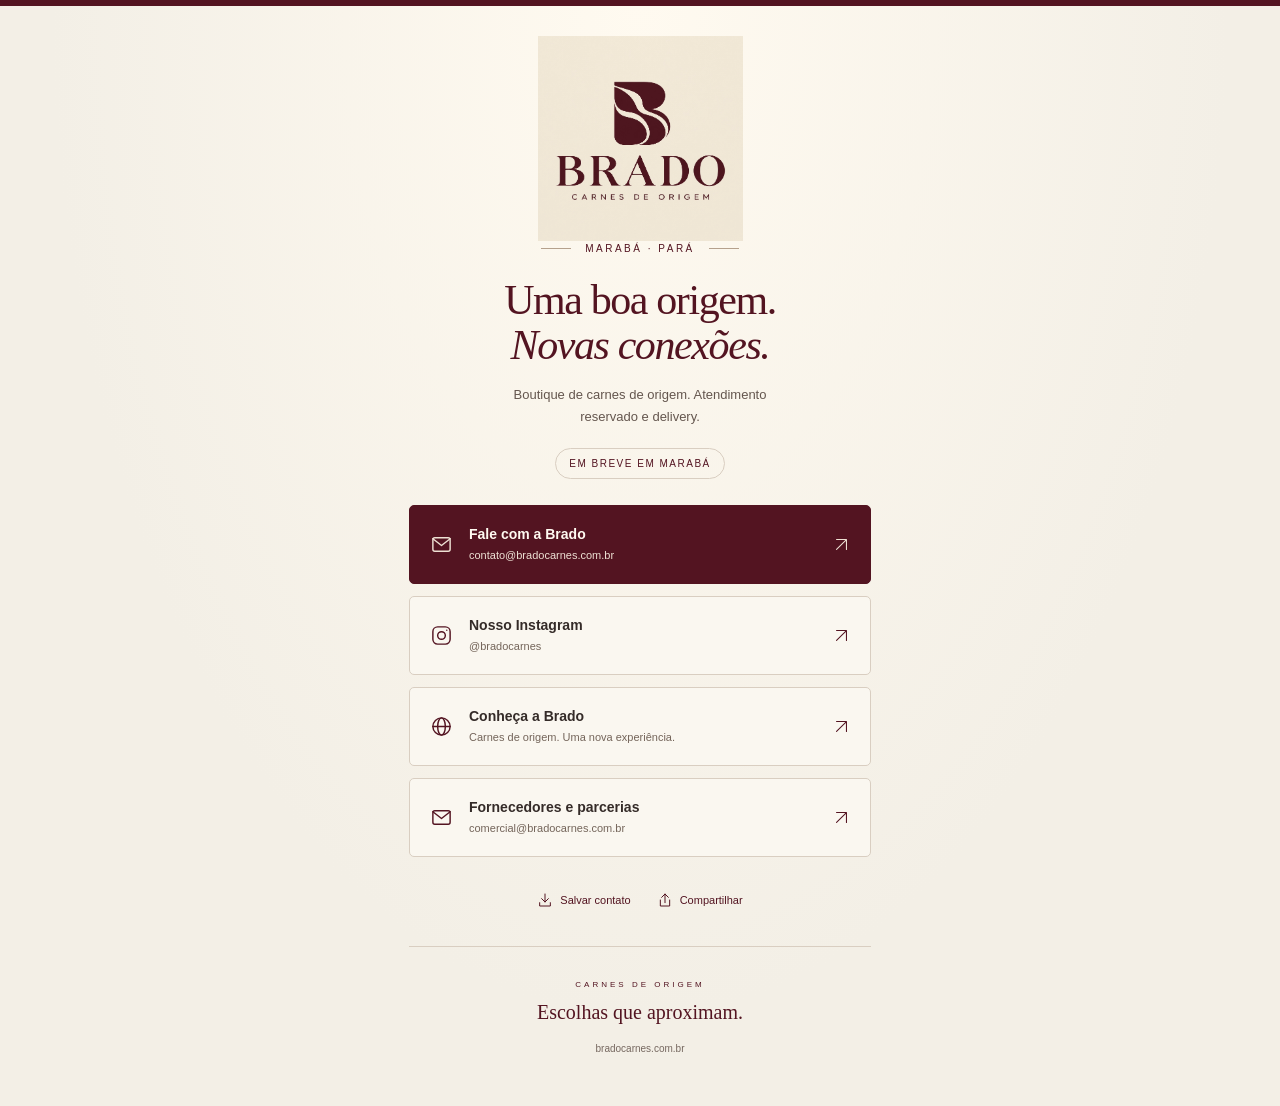
==== contatos/index.html @ 225cda47 "feat: add permanent Brado contact card and print-ready QR assets" ====
<!doctype html>
<html lang="pt-BR">
<head>
  <meta charset="utf-8">
  <meta name="viewport" content="width=device-width, initial-scale=1">
  <meta name="theme-color" content="#531421">
  <title>Contatos | BRADO — Carnes de Origem</title>
  <meta name="description" content="Os canais oficiais da BRADO Carnes de Origem, em Marabá. Entre em contato, acompanhe o Instagram e conheça nossa boutique.">
  <link rel="canonical" href="https://bradocarnes.com.br/contatos/">
  <meta property="og:title" content="BRADO — Carnes de Origem | Contatos">
  <meta property="og:description" content="Encontre os canais oficiais da Brado. Boutique de carnes de origem em Marabá.">
  <meta property="og:type" content="website">
  <meta property="og:url" content="https://bradocarnes.com.br/contatos/">
  <meta property="og:image" content="https://bradocarnes.com.br/brado-logo-oficial.jpg">
  <link rel="icon" href="/favicon.svg" type="image/svg+xml">
  <link rel="stylesheet" href="cartao.css">
  <script src="cartao.js" defer></script>
</head>
<body>
  <svg class="icon-library" xmlns="http://www.w3.org/2000/svg" aria-hidden="true"><defs>
    <symbol id="arrow" viewBox="0 0 24 24"><path d="M5 19 19 5M5 5h14v14"/></symbol>
    <symbol id="mail" viewBox="0 0 24 24"><rect x="3" y="5" width="18" height="14" rx="2"/><path d="m3 6 9 7 9-7"/></symbol>
    <symbol id="instagram" viewBox="0 0 24 24"><rect x="3" y="3" width="18" height="18" rx="5"/><circle cx="12" cy="12" r="4"/><path d="M17.5 6.5h.01"/></symbol>
    <symbol id="globe" viewBox="0 0 24 24"><circle cx="12" cy="12" r="9"/><ellipse cx="12" cy="12" rx="4" ry="9"/><path d="M3 12h18"/></symbol>
    <symbol id="pin" viewBox="0 0 24 24"><path d="M20 10c0 6-8 12-8 12S4 16 4 10a8 8 0 1 1 16 0Z"/><circle cx="12" cy="10" r="2.5"/></symbol>
    <symbol id="phone" viewBox="0 0 24 24"><path d="m6 3 4 5-3 3a17 17 0 0 0 6 6l3-3 5 4c-1 4-5 5-9 2S3 12 2 8s1-5 4-5Z"/></symbol>
    <symbol id="chat" viewBox="0 0 24 24"><path d="M21 11.5a9 9 0 0 1-13 8L3 21l1.5-5A9 9 0 1 1 21 11.5Z"/><path d="M8 9h8M8 13h5"/></symbol>
    <symbol id="save" viewBox="0 0 24 24"><path d="M12 3v12m-5-5 5 5 5-5M4 16v5h16v-5"/></symbol>
    <symbol id="share" viewBox="0 0 24 24"><path d="M12 16V3m-5 5 5-5 5 5M5 12v9h14v-9"/></symbol>
  </defs></svg>
  <main class="contact-card">
    <header class="identity">
      <a href="/" class="logo" aria-label="Conheça o site da Brado"><img src="/brado-logo-oficial.jpg" alt="BRADO — Carnes de Origem" width="1254" height="1254"></a>
      <div class="location"><span class="line"></span><span id="city">Marabá · Pará</span><span class="line"></span></div>
      <h1>Uma boa origem.<br><em>Novas conexões.</em></h1>
      <p id="description">Boutique de carnes de origem.<br>Atendimento reservado e delivery.</p>
      <p class="launch" id="notice">Em breve em Marabá</p>
    </header>
    <nav class="contact-links" aria-label="Canais oficiais da Brado">
      <a class="contact-link primary" id="whatsapp-link" hidden><svg aria-hidden="true"><use href="#chat"/></svg><span><strong>Fale pelo WhatsApp</strong><small>Atendimento da Brado</small></span><svg class="arrow" aria-hidden="true"><use href="#arrow"/></svg></a>
      <a class="contact-link primary" id="email-link" href="mailto:contato@bradocarnes.com.br"><svg aria-hidden="true"><use href="#mail"/></svg><span><strong>Fale com a Brado</strong><small id="email-label">contato@bradocarnes.com.br</small></span><svg class="arrow" aria-hidden="true"><use href="#arrow"/></svg></a>
      <a class="contact-link" id="instagram-link" href="https://www.instagram.com/bradocarnes/" target="_blank" rel="noopener noreferrer"><svg aria-hidden="true"><use href="#instagram"/></svg><span><strong>Nosso Instagram</strong><small id="instagram-label">@bradocarnes</small></span><svg class="arrow" aria-hidden="true"><use href="#arrow"/></svg></a>
      <a class="contact-link" href="/"><svg aria-hidden="true"><use href="#globe"/></svg><span><strong>Conheça a Brado</strong><small>Carnes de origem. Uma nova experiência.</small></span><svg class="arrow" aria-hidden="true"><use href="#arrow"/></svg></a>
      <a class="contact-link" id="phone-link" hidden><svg aria-hidden="true"><use href="#phone"/></svg><span><strong>Ligue para nós</strong><small id="phone-label"></small></span><svg class="arrow" aria-hidden="true"><use href="#arrow"/></svg></a>
      <a class="contact-link" id="map-link" target="_blank" rel="noopener noreferrer" hidden><svg aria-hidden="true"><use href="#pin"/></svg><span><strong>Como chegar</strong><small id="map-label"></small></span><svg class="arrow" aria-hidden="true"><use href="#arrow"/></svg></a>
      <a class="contact-link" id="commercial-link" href="mailto:comercial@bradocarnes.com.br"><svg aria-hidden="true"><use href="#mail"/></svg><span><strong>Fornecedores e parcerias</strong><small id="commercial-label">comercial@bradocarnes.com.br</small></span><svg class="arrow" aria-hidden="true"><use href="#arrow"/></svg></a>
    </nav>
    <section class="visit" id="visit" aria-label="Informações de atendimento" hidden><h2>Seu encontro com a origem.</h2><p id="address" hidden></p><p id="hours" hidden></p></section>
    <div class="utilities" id="utilities" hidden>
      <button type="button" id="save-contact"><svg aria-hidden="true"><use href="#save"/></svg>Salvar contato</button>
      <button type="button" id="share-contact"><svg aria-hidden="true"><use href="#share"/></svg>Compartilhar</button>
    </div>
    <p id="feedback" role="status" aria-live="polite"></p>
    <input id="copy-link" aria-label="Link para copiar" value="https://bradocarnes.com.br/contatos/" readonly hidden>
    <noscript><p class="noscript">Ative o JavaScript para consultar eventuais atualizações dos contatos. Os links de e-mail, Instagram e site acima continuam disponíveis.</p></noscript>
    <footer><span>CARNES DE ORIGEM</span><p>Escolhas que aproximam.</p><a href="/">bradocarnes.com.br</a></footer>
  </main>
</body>
</html>
---- contatos/cartao.css ----
:root{color-scheme:light;--wine:#531421;--ivory:#f3efe6;--ink:#342b28;--muted:#766860;--line:#d9cec1;--serif:"Iowan Old Style","Palatino Linotype",Georgia,serif;--sans:"Avenir Next",Avenir,"Segoe UI",Arial,sans-serif}
*{box-sizing:border-box}body{margin:0;background:var(--ivory);color:var(--ink);font-family:var(--sans);-webkit-font-smoothing:antialiased}body::before{content:"";position:absolute;top:0;left:0;right:0;height:6px;background:var(--wine)}a{color:inherit;text-decoration:none}button,input{font:inherit}button,a{touch-action:manipulation;-webkit-tap-highlight-color:transparent}button{cursor:pointer}a:focus-visible,button:focus-visible,input:focus-visible{outline:3px solid #a97135;outline-offset:5px}[hidden]{display:none!important}.icon-library{position:absolute;width:0;height:0;overflow:hidden}svg{width:23px;height:23px;fill:none;stroke:currentColor;stroke-width:1.5;stroke-linecap:round;stroke-linejoin:round;flex-shrink:0}.contact-card{max-width:510px;margin:0 auto;padding:26px 24px 36px}.identity{text-align:center}.logo{display:block;width:205px;height:205px;margin:0 auto 2px}.logo img{width:100%;height:100%;object-fit:contain;mix-blend-mode:multiply}.location{display:flex;align-items:center;justify-content:center;gap:14px;text-transform:uppercase;letter-spacing:2.5px;font-size:10px;color:var(--wine)}.line{height:1px;width:30px;background:#b5a18d}h1{font-family:var(--serif);font-weight:400;font-size:42px;line-height:1.08;letter-spacing:-1.4px;margin:24px 0 15px;color:var(--wine)}h1 em{font-weight:400}.identity>p{font-size:13px;line-height:1.7;max-width:310px;margin:0 auto;color:#64564e}.identity .launch{display:inline-block;border:1px solid var(--line);border-radius:30px;padding:6px 13px;margin:20px 0 26px;font-size:10px;color:var(--wine);text-transform:uppercase;letter-spacing:1.5px}.contact-links{display:grid;gap:11px}.contact-link{display:flex;align-items:center;gap:16px;padding:18px 20px;min-height:79px;border:1px solid var(--line);border-radius:5px;background:#faf7f0;transition:background .15s,border-color .15s}.contact-link>span{flex:1;min-width:0}.contact-link strong{display:block;font-size:14px;font-weight:600}.contact-link small{display:block;font-size:11px;color:#74655a;line-height:1.5;margin-top:5px;overflow-wrap:anywhere}.contact-link>svg{color:var(--wine)}.contact-link .arrow{width:17px;height:17px}.contact-link:hover{background:#eae2d6;border-color:#a98a75}.contact-link.primary{background:var(--wine);border-color:var(--wine);color:#fffaf1}.contact-link.primary small{color:#eee1d4}.contact-link.primary>svg{color:#eee1d4}.contact-link.primary:hover{background:#6e2331}.visit{padding:23px 2px 6px}.visit h2{font-family:var(--serif);font-size:22px;font-weight:400;color:var(--wine)}.visit p{font-size:13px;line-height:1.7;white-space:pre-line}.utilities{display:flex;justify-content:center;gap:26px;flex-wrap:wrap;padding:27px 0 0}.utilities button{display:flex;align-items:center;gap:7px;border:0;background:none;padding:8px 0;font-size:11px;color:var(--wine)}.utilities svg{width:16px;height:16px}#feedback{font-size:12px;text-align:center;line-height:1.6;color:var(--wine);margin:12px 0 0}#copy-link{width:100%;margin-top:10px;padding:12px;border:1px solid var(--line);background:#faf7f0;font-size:12px;border-radius:4px}.noscript{font-size:12px;line-height:1.6}footer{text-align:center;margin-top:30px;padding-top:26px;border-top:1px solid var(--line)}footer>span{font-size:8px;letter-spacing:3px;color:var(--wine)}footer p{font-family:var(--serif);font-size:20px;color:var(--wine);margin:10px 0 14px}footer a{font-size:10px;color:var(--muted)}@media(min-width:750px){body{background:radial-gradient(ellipse at 50% 0,#fffaf0 0,var(--ivory) 65%)}.contact-card{padding-top:36px;padding-bottom:50px}.contact-links{gap:12px}}@media(max-width:360px){.contact-card{padding-inline:18px}h1{font-size:37px}.contact-link{padding:16px;gap:12px}}@media(prefers-reduced-motion:reduce){*{transition:none!important}}
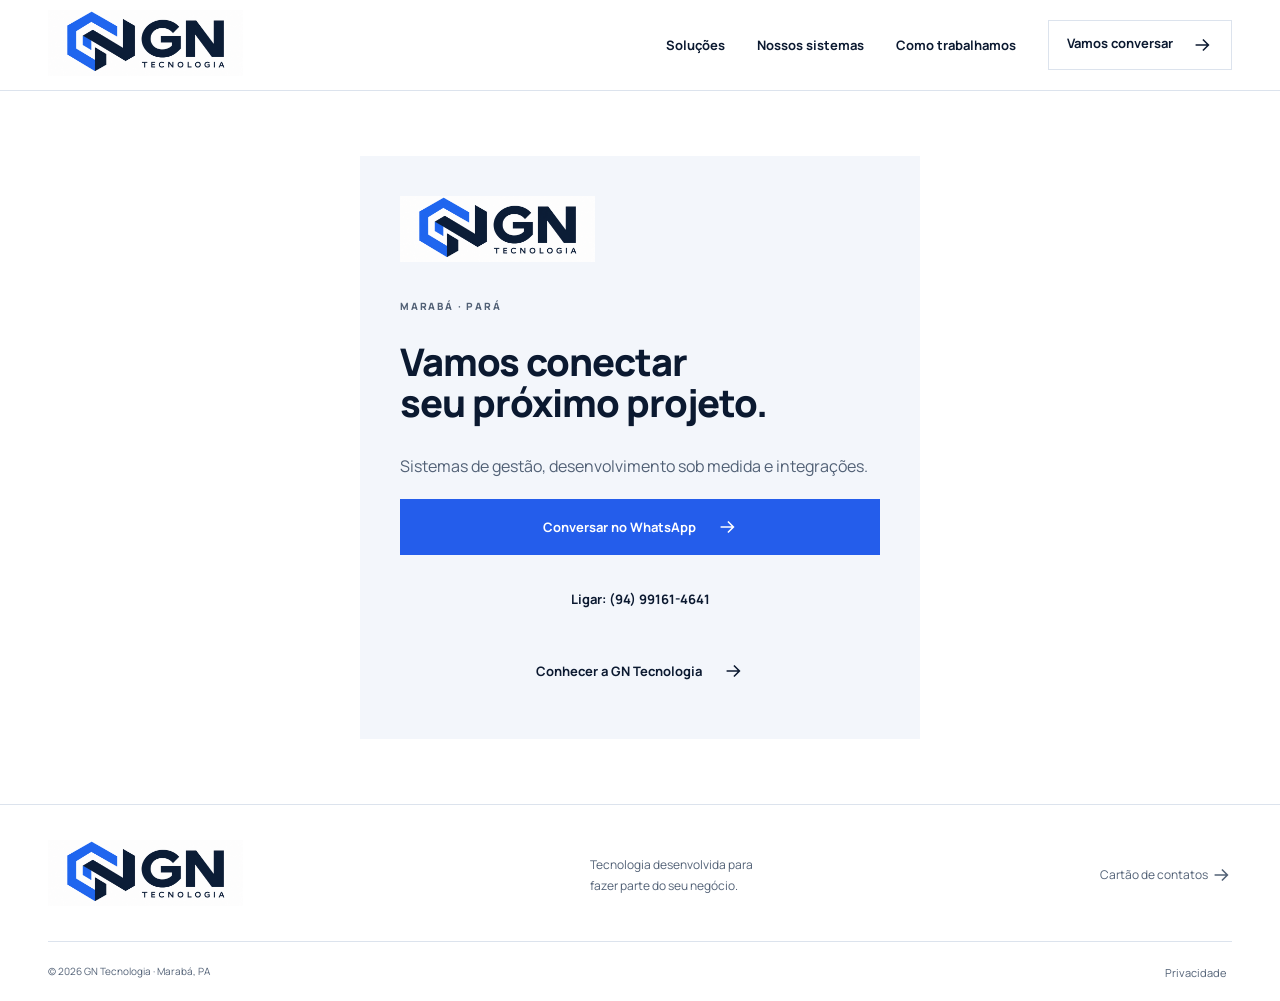
==== commit 9ca4016d: "Transforma site Brado em GN Tecnologia com nova identidade, serviços e contato" ====
--- a/contatos/index.html
+++ b/contatos/index.html
@@ -1,59 +1 @@
-<!doctype html>
-<html lang="pt-BR">
-<head>
-  <meta charset="utf-8">
-  <meta name="viewport" content="width=device-width, initial-scale=1">
-  <meta name="theme-color" content="#531421">
-  <title>Contatos | BRADO — Carnes de Origem</title>
-  <meta name="description" content="Os canais oficiais da BRADO Carnes de Origem, em Marabá. Entre em contato, acompanhe o Instagram e conheça nossa boutique.">
-  <link rel="canonical" href="https://bradocarnes.com.br/contatos/">
-  <meta property="og:title" content="BRADO — Carnes de Origem | Contatos">
-  <meta property="og:description" content="Encontre os canais oficiais da Brado. Boutique de carnes de origem em Marabá.">
-  <meta property="og:type" content="website">
-  <meta property="og:url" content="https://bradocarnes.com.br/contatos/">
-  <meta property="og:image" content="https://bradocarnes.com.br/brado-logo-oficial.jpg">
-  <link rel="icon" href="/favicon.svg" type="image/svg+xml">
-  <link rel="stylesheet" href="cartao.css">
-  <script src="cartao.js" defer></script>
-</head>
-<body>
-  <svg class="icon-library" xmlns="http://www.w3.org/2000/svg" aria-hidden="true"><defs>
-    <symbol id="arrow" viewBox="0 0 24 24"><path d="M5 19 19 5M5 5h14v14"/></symbol>
-    <symbol id="mail" viewBox="0 0 24 24"><rect x="3" y="5" width="18" height="14" rx="2"/><path d="m3 6 9 7 9-7"/></symbol>
-    <symbol id="instagram" viewBox="0 0 24 24"><rect x="3" y="3" width="18" height="18" rx="5"/><circle cx="12" cy="12" r="4"/><path d="M17.5 6.5h.01"/></symbol>
-    <symbol id="globe" viewBox="0 0 24 24"><circle cx="12" cy="12" r="9"/><ellipse cx="12" cy="12" rx="4" ry="9"/><path d="M3 12h18"/></symbol>
-    <symbol id="pin" viewBox="0 0 24 24"><path d="M20 10c0 6-8 12-8 12S4 16 4 10a8 8 0 1 1 16 0Z"/><circle cx="12" cy="10" r="2.5"/></symbol>
-    <symbol id="phone" viewBox="0 0 24 24"><path d="m6 3 4 5-3 3a17 17 0 0 0 6 6l3-3 5 4c-1 4-5 5-9 2S3 12 2 8s1-5 4-5Z"/></symbol>
-    <symbol id="chat" viewBox="0 0 24 24"><path d="M21 11.5a9 9 0 0 1-13 8L3 21l1.5-5A9 9 0 1 1 21 11.5Z"/><path d="M8 9h8M8 13h5"/></symbol>
-    <symbol id="save" viewBox="0 0 24 24"><path d="M12 3v12m-5-5 5 5 5-5M4 16v5h16v-5"/></symbol>
-    <symbol id="share" viewBox="0 0 24 24"><path d="M12 16V3m-5 5 5-5 5 5M5 12v9h14v-9"/></symbol>
-  </defs></svg>
-  <main class="contact-card">
-    <header class="identity">
-      <a href="/" class="logo" aria-label="Conheça o site da Brado"><img src="/brado-logo-oficial.jpg" alt="BRADO — Carnes de Origem" width="1254" height="1254"></a>
-      <div class="location"><span class="line"></span><span id="city">Marabá · Pará</span><span class="line"></span></div>
-      <h1>Uma boa origem.<br><em>Novas conexões.</em></h1>
-      <p id="description">Boutique de carnes de origem.<br>Atendimento reservado e delivery.</p>
-      <p class="launch" id="notice">Em breve em Marabá</p>
-    </header>
-    <nav class="contact-links" aria-label="Canais oficiais da Brado">
-      <a class="contact-link primary" id="whatsapp-link" hidden><svg aria-hidden="true"><use href="#chat"/></svg><span><strong>Fale pelo WhatsApp</strong><small>Atendimento da Brado</small></span><svg class="arrow" aria-hidden="true"><use href="#arrow"/></svg></a>
-      <a class="contact-link primary" id="email-link" href="mailto:contato@bradocarnes.com.br"><svg aria-hidden="true"><use href="#mail"/></svg><span><strong>Fale com a Brado</strong><small id="email-label">contato@bradocarnes.com.br</small></span><svg class="arrow" aria-hidden="true"><use href="#arrow"/></svg></a>
-      <a class="contact-link" id="instagram-link" href="https://www.instagram.com/bradocarnes/" target="_blank" rel="noopener noreferrer"><svg aria-hidden="true"><use href="#instagram"/></svg><span><strong>Nosso Instagram</strong><small id="instagram-label">@bradocarnes</small></span><svg class="arrow" aria-hidden="true"><use href="#arrow"/></svg></a>
-      <a class="contact-link" href="/"><svg aria-hidden="true"><use href="#globe"/></svg><span><strong>Conheça a Brado</strong><small>Carnes de origem. Uma nova experiência.</small></span><svg class="arrow" aria-hidden="true"><use href="#arrow"/></svg></a>
-      <a class="contact-link" id="phone-link" hidden><svg aria-hidden="true"><use href="#phone"/></svg><span><strong>Ligue para nós</strong><small id="phone-label"></small></span><svg class="arrow" aria-hidden="true"><use href="#arrow"/></svg></a>
-      <a class="contact-link" id="map-link" target="_blank" rel="noopener noreferrer" hidden><svg aria-hidden="true"><use href="#pin"/></svg><span><strong>Como chegar</strong><small id="map-label"></small></span><svg class="arrow" aria-hidden="true"><use href="#arrow"/></svg></a>
-      <a class="contact-link" id="commercial-link" href="mailto:comercial@bradocarnes.com.br"><svg aria-hidden="true"><use href="#mail"/></svg><span><strong>Fornecedores e parcerias</strong><small id="commercial-label">comercial@bradocarnes.com.br</small></span><svg class="arrow" aria-hidden="true"><use href="#arrow"/></svg></a>
-    </nav>
-    <section class="visit" id="visit" aria-label="Informações de atendimento" hidden><h2>Seu encontro com a origem.</h2><p id="address" hidden></p><p id="hours" hidden></p></section>
-    <div class="utilities" id="utilities" hidden>
-      <button type="button" id="save-contact"><svg aria-hidden="true"><use href="#save"/></svg>Salvar contato</button>
-      <button type="button" id="share-contact"><svg aria-hidden="true"><use href="#share"/></svg>Compartilhar</button>
-    </div>
-    <p id="feedback" role="status" aria-live="polite"></p>
-    <input id="copy-link" aria-label="Link para copiar" value="https://bradocarnes.com.br/contatos/" readonly hidden>
-    <noscript><p class="noscript">Ative o JavaScript para consultar eventuais atualizações dos contatos. Os links de e-mail, Instagram e site acima continuam disponíveis.</p></noscript>
-    <footer><span>CARNES DE ORIGEM</span><p>Escolhas que aproximam.</p><a href="/">bradocarnes.com.br</a></footer>
-  </main>
-</body>
-</html>
+<!doctype html><html lang="pt-BR"><head><meta charset="utf-8"><meta name="viewport" content="width=device-width, initial-scale=1"><meta name="theme-color" content="#0b1930"><title>GN Tecnologia | Sistemas para conectar sua operação</title><meta name="description" content="Desenvolvimento de sistemas, softwares de gestão e integrações. Conheça a GN Tecnologia, em Marabá, e converse sobre o seu projeto."><link rel="canonical" href="https://bradocarnes.com.br/contatos/"><meta property="og:title" content="GN Tecnologia — Sistemas para conectar sua operação"><meta property="og:description" content="Software de gestão, desenvolvimento sob medida e integrações. Da necessidade ao sistema."><meta property="og:type" content="website"><meta property="og:locale" content="pt_BR"><meta property="og:image" content="https://bradocarnes.com.br/gn-brand.png"><meta property="og:url" content="https://bradocarnes.com.br/"><link rel="icon" href="/favicon.svg" type="image/svg+xml"><link rel="stylesheet" href="/styles.css?v=gn1"><script defer src="/app.js?v=gn1"></script></head><body><a class="skip" href="#conteudo">Pular para conteúdo</a><header><div class="wrap nav"><a class="brand" href="/" aria-label="GN Tecnologia, início"><img src="/gn-logo.png" alt="GN Tecnologia" width="195" height="66"></a><button class="menu" aria-label="Abrir menu" aria-controls="navigation" aria-expanded="false">Menu <span>☰</span></button><nav id="navigation" aria-label="Menu principal"><a href="/#solucoes">Soluções</a><a href="/#sistemas">Nossos sistemas</a><a href="/#metodo">Como trabalhamos</a><a class="nav-cta" href="/#contato">Vamos conversar <svg viewBox="0 0 24 24" fill="none" stroke="currentColor" stroke-width="1.7" aria-hidden="true"><path d="M5 12h14m-6-6 6 6-6 6"/></svg></a></nav></div></header><main id="conteudo" class="contact-card"><a class="brand" href="/" aria-label="GN Tecnologia, início"><img src="/gn-logo.png" alt="GN Tecnologia" width="195" height="66"></a><p class="eyebrow">MARABÁ · PARÁ</p><h1>Vamos conectar<br>seu próximo projeto.</h1><p>Sistemas de gestão, desenvolvimento sob medida e integrações.</p><a class="button primary" href="https://wa.me/5594991614641?text=Ol%C3%A1%21%20Vim%20pelo%20cart%C3%A3o%20da%20GN%20Tecnologia.">Conversar no WhatsApp <svg viewBox="0 0 24 24" fill="none" stroke="currentColor" stroke-width="1.7" aria-hidden="true"><path d="M5 12h14m-6-6 6 6-6 6"/></svg></a><a class="button" href="tel:+5594991614641">Ligar: (94) 99161-4641</a><a class="button" href="/">Conhecer a GN Tecnologia <svg viewBox="0 0 24 24" fill="none" stroke="currentColor" stroke-width="1.7" aria-hidden="true"><path d="M5 12h14m-6-6 6 6-6 6"/></svg></a></main><footer><div class="wrap footer-top"><a class="brand" href="/" aria-label="GN Tecnologia, início"><img src="/gn-logo.png" alt="GN Tecnologia" width="195" height="66"></a><p>Tecnologia desenvolvida para<br>fazer parte do seu negócio.</p><a href="/contatos/">Cartão de contatos <svg viewBox="0 0 24 24" fill="none" stroke="currentColor" stroke-width="1.7" aria-hidden="true"><path d="M5 12h14m-6-6 6 6-6 6"/></svg></a></div><div class="wrap footer-base"><span>© 2026 GN Tecnologia · Marabá, PA</span><button data-privacy>Privacidade</button></div></footer><dialog id="privacy"><button class="close" aria-label="Fechar">×</button><p class="eyebrow">TRANSPARÊNCIA</p><h2>Privacidade</h2><p>Este site não utiliza ferramentas de publicidade ou análise de visitantes. As informações digitadas no formulário permanecem no navegador até você optar por abrir o WhatsApp; não há envio para um banco de dados deste site.</p><p>Ao continuar no WhatsApp ou acessar sites externos, aplicam-se as políticas desses serviços. O GitHub Pages, responsável pela hospedagem, pode registrar informações técnicas de acesso. Evite enviar senhas ou dados sensíveis no primeiro contato.</p><a href="https://docs.github.com/pt/site-policy/privacy-policies/github-general-privacy-statement" target="_blank" rel="noopener noreferrer">Política de privacidade do GitHub</a></dialog></body></html>
--- a/styles.css
+++ b/styles.css
@@ -0,0 +1,7 @@
+@import url('https://fonts.googleapis.com/css2?family=Manrope:wght@400;500;600;700;800&display=swap');
+:root{--navy:#0b1930;--blue:#245deb;--muted:#526176;--line:#dce3ed;--light:#f3f6fb}*{box-sizing:border-box}html{scroll-behavior:smooth;scroll-padding-top:100px}body{margin:0;color:var(--navy);background:white;font-family:Manrope,Arial,sans-serif;-webkit-font-smoothing:antialiased}a{color:inherit;text-decoration:none}button,input,select,textarea{font:inherit}button,a,input,select,textarea{-webkit-tap-highlight-color:transparent}a:focus-visible,button:focus-visible,input:focus-visible,textarea:focus-visible,select:focus-visible{outline:3px solid #4380ff;outline-offset:5px}svg{width:22px;height:22px;vertical-align:middle;flex-shrink:0}button{cursor:pointer}.wrap{width:min(1216px,calc(100% - 96px));margin:auto}.skip{position:absolute;left:15px;top:-60px;background:white;padding:15px;z-index:100}.skip:focus{top:5px}header{position:sticky;top:0;z-index:20;background:rgba(255,255,255,.97);border-bottom:1px solid var(--line)}.nav{display:flex;align-items:center;justify-content:space-between;height:90px}.brand{display:block;width:195px}.brand img{width:100%;height:66px;object-fit:cover}nav{display:flex;align-items:center;gap:32px;font-size:13px;font-weight:700}.nav-cta{padding:13px 18px;border:1px solid var(--line);display:flex;gap:18px}.menu{display:none}.hero{padding:76px 0 62px;overflow:hidden}.hero-grid{display:grid;grid-template-columns:1.12fr 1fr;gap:50px;align-items:center}.eyebrow{font-size:10px;letter-spacing:1.8px;font-weight:800;display:flex;align-items:center;gap:10px;margin:0 0 26px}.eyebrow i,.live-dot{width:7px;height:7px;background:var(--blue);border-radius:50%;display:inline-block}h1{font-size:clamp(44px,4.7vw,67px);line-height:1.09;letter-spacing:-3.2px;margin:0 0 28px;font-weight:800}h1 span,.contact h2 span{color:var(--blue)}.lead{font-size:16px;line-height:1.85;max-width:490px;color:var(--muted)}.actions{display:flex;flex-wrap:wrap;gap:23px;align-items:center;margin:32px 0}.button{display:inline-flex;align-items:center;justify-content:center;gap:20px;padding:17px 23px;border:0;font-size:13px;font-weight:700;transition:background .2s,transform .2s}.primary{background:var(--blue);color:white}.primary:hover{background:#1946bc;transform:translateY(-2px)}.text-link{display:inline-flex;gap:16px;align-items:center;font-size:13px;font-weight:800}.text-link:hover{color:var(--blue)}.hero-note{display:flex;gap:30px;border-top:1px solid var(--line);padding-top:24px;margin-top:36px;font-size:9px;letter-spacing:1px;font-weight:700;color:var(--muted)}.visual{height:470px;background:#0b1930;position:relative;overflow:hidden;border-radius:3px;color:white}.visual-grid{position:absolute;inset:0;background-image:linear-gradient(#ffffff07 1px,transparent 1px),linear-gradient(90deg,#ffffff07 1px,transparent 1px);background-size:40px 40px}.visual-label{position:absolute;top:26px;left:26px;font-size:9px;letter-spacing:1.4px;color:#a8bad2}.orbit{position:absolute;border:1px solid #4776bb55;border-radius:50%;left:50%;top:50%;transform:translate(-50%,-50%)}.o1{width:265px;height:265px}.o2{width:400px;height:400px}.core{position:absolute;left:50%;top:50%;transform:translate(-50%,-50%);width:130px;height:130px;background:#245deb;box-shadow:0 0 80px #245deb33;display:flex;flex-direction:column;align-items:center;justify-content:center;font-size:53px;font-weight:800;letter-spacing:-4px;border-radius:26px}.core span{font-size:8px;letter-spacing:2px}.node{position:absolute;background:#172a46;border:1px solid #39516f;padding:14px 16px;display:flex;gap:12px;align-items:center;font-size:12px;font-weight:600;box-shadow:0 10px 20px #0002}.node-symbol{font-size:10px;color:#87b0ff}.n1{left:26px;top:106px}.n2{right:21px;top:139px}.n3{left:21px;bottom:114px}.n4{right:27px;bottom:83px}.visual-bottom{position:absolute;bottom:26px;left:26px;font-size:8px;letter-spacing:1.6px;display:flex;align-items:center;gap:10px;color:#b8c7db}.principles{border-block:1px solid var(--line)}.principles .wrap{display:flex;justify-content:space-between;gap:20px;padding-block:25px;font-size:10px;letter-spacing:1px;font-weight:700;color:var(--muted)}.section{padding-top:100px;padding-bottom:100px}.section-heading{display:flex;align-items:flex-end;justify-content:space-between;gap:50px;margin-bottom:48px}h2{font-size:clamp(29px,3vw,41px);line-height:1.2;letter-spacing:-1.6px;margin:0;font-weight:800}.section-heading>p{width:330px;flex-shrink:0;color:var(--muted);font-size:14px;line-height:1.8;margin:0}.services{display:grid;grid-template-columns:repeat(4,1fr);border-top:1px solid var(--line)}.services article{padding:30px 25px 0 0}.services article+article{border-left:1px solid var(--line);padding-left:25px}.service-number{color:var(--blue);font-size:12px;font-weight:800}.services h3{font-size:20px;letter-spacing:-.6px;margin-top:35px;min-height:50px}.services p{font-size:13px;line-height:1.85;color:var(--muted);min-height:120px}.services a{font-size:11px;font-weight:800;display:flex;gap:12px;align-items:center}.products{background:var(--light)}.product{display:grid;grid-template-columns:1fr 1fr;background:white;margin-top:24px;min-height:320px}.product-art{padding:35px;display:flex;flex-direction:column;justify-content:space-between;overflow:hidden;position:relative}.north{background:#0b2345;color:white}.eco{background:#103e34;color:white}.product-top{font-size:9px;letter-spacing:1.3px;color:#cfdbec}.product-art strong{font-size:69px;font-weight:800;letter-spacing:-4px}.north strong span{color:#699dff}.eco strong span{color:#9ed6b0}.product-lines{display:flex;gap:18px;font-size:10px;border-top:1px solid #ffffff33;padding-top:20px}.product-copy{padding:44px}.product-copy .eyebrow{font-size:9px;color:var(--blue);margin-bottom:18px}.product-copy h3{font-size:25px;line-height:1.35;letter-spacing:-.7px;margin:0}.product-copy p:not(.eyebrow){font-size:14px;line-height:1.8;color:var(--muted);margin:20px 0}.reverse .product-art{order:2}.steps{list-style:none;padding:0;margin:0;display:grid;grid-template-columns:repeat(4,1fr);gap:35px}.steps li{border-top:2px solid var(--line);padding-top:20px}.steps li>span{font-size:11px;color:var(--blue);font-weight:800}.steps h3{font-size:21px}.steps p{font-size:13px;color:var(--muted);line-height:1.8}.about{background:var(--navy);color:white;padding:70px 0}.about-grid{display:grid;grid-template-columns:1fr 2fr;gap:40px}.about .eyebrow{color:#8fb3ff}.about-grid>div{display:grid;grid-template-columns:1.2fr 1fr;gap:45px;align-items:center}.about p:not(.eyebrow){font-size:14px;color:#b9c7db;line-height:1.9}.contact{display:grid;grid-template-columns:1fr 1fr;gap:100px}.contact>div>p:not(.eyebrow){color:var(--muted);font-size:14px;line-height:1.8;max-width:370px;margin:25px 0}.phone{font-size:24px;font-weight:700;display:flex;align-items:center;gap:20px;margin-top:35px}.small{font-size:11px!important;color:var(--muted);line-height:1.7}form{padding:30px;background:var(--light)}label{font-size:12px;font-weight:700;display:block;margin-bottom:9px}label span{font-weight:400;color:var(--muted)}input,select,textarea{border:1px solid #c6d0de;border-radius:0;background:white;color:var(--navy);width:100%;padding:13px 14px;margin:0 0 20px;font-size:14px}textarea{resize:vertical}form .button{width:100%}footer{border-top:1px solid var(--line);padding:35px 0 20px}.footer-top{display:flex;align-items:center;justify-content:space-between;gap:25px}.footer-top p,.footer-top>a:not(.brand){font-size:12px;color:var(--muted);line-height:1.8}.footer-base{border-top:1px solid var(--line);padding-top:22px;margin-top:30px;display:flex;justify-content:space-between;font-size:10px;color:var(--muted)}.footer-base button{border:0;background:none;font-size:11px;color:var(--muted)}dialog{border:1px solid var(--line);max-width:600px;width:calc(100% - 40px);padding:40px;color:var(--navy)}dialog::backdrop{background:#0b1930aa}dialog p{font-size:14px;line-height:1.8}dialog a{text-decoration:underline}.close{float:right;border:0;background:none;font-size:28px}.contact-card{max-width:560px;margin:65px auto;background:var(--light);padding:40px}.contact-card h1{font-size:38px;letter-spacing:-1px}.contact-card p{line-height:1.8;color:var(--muted)}.contact-card .button{display:flex;margin-top:18px}.contact-card .brand{margin-bottom:30px}
+@media(min-width:1500px){.hero{padding-block:95px}.visual{height:500px}}
+@media(max-width:1050px){.wrap{width:calc(100% - 48px)}nav{gap:20px;font-size:12px}.hero-grid{gap:28px}h1{letter-spacing:-2px}.visual{height:430px}.node{padding:10px;font-size:11px}.services{grid-template-columns:1fr 1fr;gap:30px}.services article+article{border-left:0;padding-left:0}.services p{min-height:70px}.contact{gap:50px}.about-grid>div{grid-template-columns:1fr}.about-grid{grid-template-columns:1fr 3fr}.section-heading>p{width:270px}}
+@media(max-width:760px){.wrap{width:calc(100% - 40px)}.nav{height:76px}.brand{width:160px}.brand img{height:56px}.menu{display:flex;align-items:center;gap:12px;border:0;background:white;font-size:12px;padding:12px}.menu span{font-size:20px}nav{display:none;position:absolute;left:0;right:0;top:76px;background:white;padding:24px;border-bottom:1px solid var(--line);align-items:stretch;gap:20px}nav.open{display:flex;flex-direction:column}.hero{padding:45px 0 35px}.hero-grid{grid-template-columns:1fr;gap:30px}h1{font-size:45px;line-height:1.1;letter-spacing:-2.2px}.lead{font-size:15px}.eyebrow{font-size:9px;letter-spacing:1.2px}.actions{gap:22px}.hero-note{font-size:8px;gap:20px}.visual{height:360px}.o1{width:230px;height:230px}.o2{width:340px;height:340px}.core{width:105px;height:105px;font-size:44px}.n1{top:82px;left:16px}.n2{top:115px;right:12px}.n3{bottom:100px;left:12px}.n4{bottom:65px;right:14px}.visual-label{font-size:8px}.principles .wrap{display:grid;grid-template-columns:1fr 1fr;gap:18px;font-size:8px;line-height:1.6}.section{padding-top:65px;padding-bottom:65px}.section-heading{display:block;margin-bottom:32px}.section-heading>p{width:auto;margin-top:20px}.services{gap:20px}.services article{padding:24px 0 0}.services h3{font-size:18px;min-height:45px;margin-top:20px}.services p{font-size:12px;min-height:110px}.services a{font-size:10px;line-height:1.6}.product{grid-template-columns:1fr}.product-art{min-height:265px;padding:25px}.product-copy{padding:28px}.reverse .product-art{order:0}.product-copy h3{font-size:23px}.steps{grid-template-columns:1fr 1fr;gap:25px}.about{padding:50px 0}.about-grid{grid-template-columns:1fr;gap:10px}.about-grid>div{gap:20px}.about-grid h2 br{display:none}.contact{grid-template-columns:1fr;gap:25px}.contact h2{font-size:38px}form{padding:23px}.footer-top{align-items:flex-start;flex-wrap:wrap}.footer-top p{margin:0}.footer-top>a:not(.brand){width:100%}.footer-base{font-size:9px}.contact-card{margin:30px 20px;padding:25px}dialog{padding:25px}}
+@media(prefers-reduced-motion:reduce){html{scroll-behavior:auto}*{transition:none!important}}
+@media(max-width:380px){h1{font-size:33px;letter-spacing:-1.6px}.services{grid-template-columns:1fr}.services h3,.services p{min-height:0}.services article{border-bottom:1px solid var(--line);padding-bottom:20px}.button{padding:16px;font-size:12px}.product-art strong{font-size:58px}.phone{font-size:21px}}
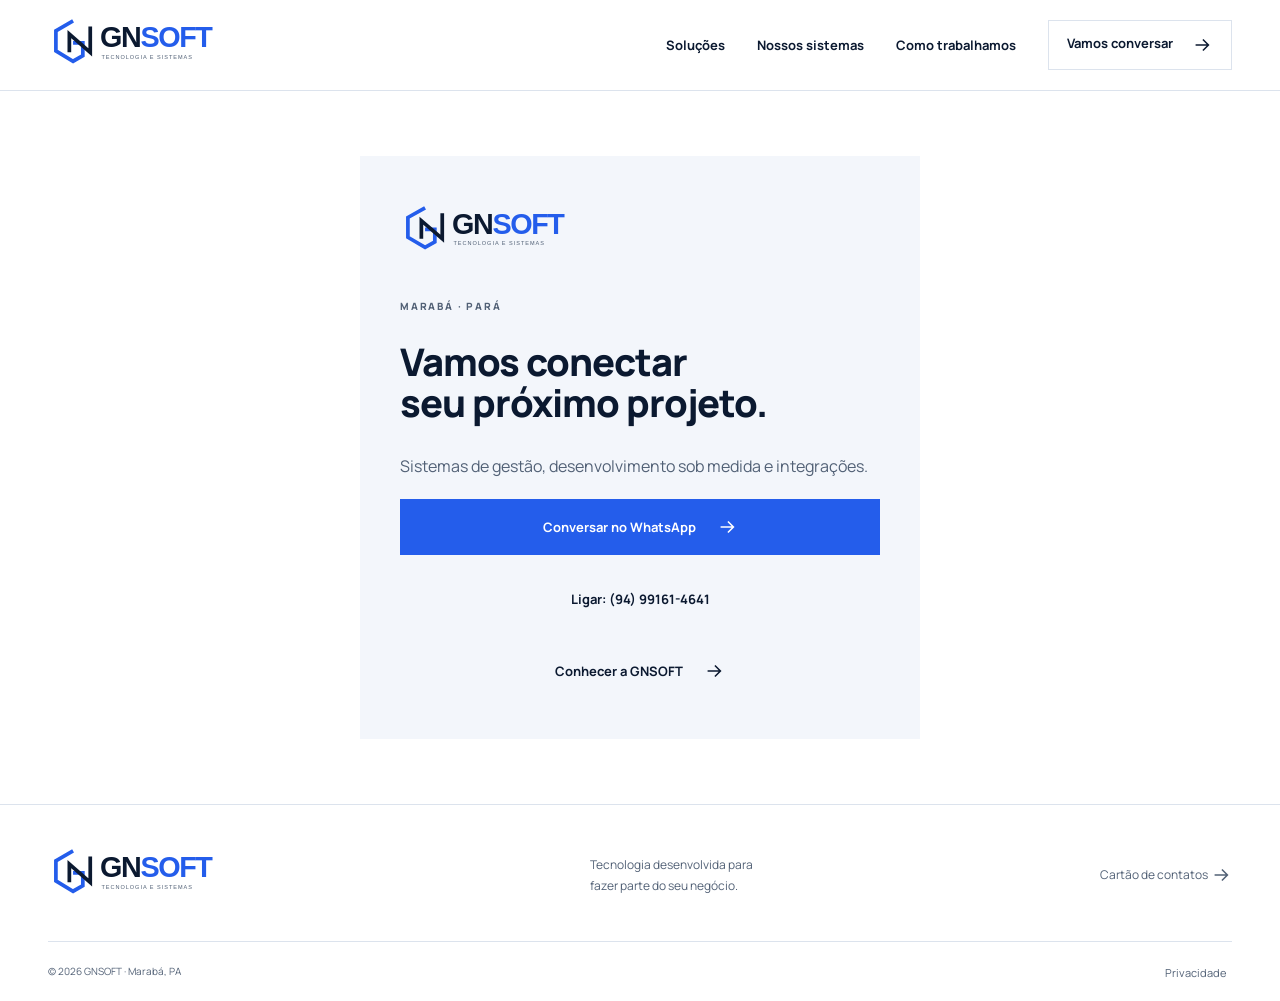
==== commit 8e88317a: "Atualiza nome fantasia para GNSOFT em site, marca e contatos" ====
--- a/contatos/index.html
+++ b/contatos/index.html
@@ -1 +1 @@
-<!doctype html><html lang="pt-BR"><head><meta charset="utf-8"><meta name="viewport" content="width=device-width, initial-scale=1"><meta name="theme-color" content="#0b1930"><title>GN Tecnologia | Sistemas para conectar sua operação</title><meta name="description" content="Desenvolvimento de sistemas, softwares de gestão e integrações. Conheça a GN Tecnologia, em Marabá, e converse sobre o seu projeto."><link rel="canonical" href="https://bradocarnes.com.br/contatos/"><meta property="og:title" content="GN Tecnologia — Sistemas para conectar sua operação"><meta property="og:description" content="Software de gestão, desenvolvimento sob medida e integrações. Da necessidade ao sistema."><meta property="og:type" content="website"><meta property="og:locale" content="pt_BR"><meta property="og:image" content="https://bradocarnes.com.br/gn-brand.png"><meta property="og:url" content="https://bradocarnes.com.br/"><link rel="icon" href="/favicon.svg" type="image/svg+xml"><link rel="stylesheet" href="/styles.css?v=gn1"><script defer src="/app.js?v=gn1"></script></head><body><a class="skip" href="#conteudo">Pular para conteúdo</a><header><div class="wrap nav"><a class="brand" href="/" aria-label="GN Tecnologia, início"><img src="/gn-logo.png" alt="GN Tecnologia" width="195" height="66"></a><button class="menu" aria-label="Abrir menu" aria-controls="navigation" aria-expanded="false">Menu <span>☰</span></button><nav id="navigation" aria-label="Menu principal"><a href="/#solucoes">Soluções</a><a href="/#sistemas">Nossos sistemas</a><a href="/#metodo">Como trabalhamos</a><a class="nav-cta" href="/#contato">Vamos conversar <svg viewBox="0 0 24 24" fill="none" stroke="currentColor" stroke-width="1.7" aria-hidden="true"><path d="M5 12h14m-6-6 6 6-6 6"/></svg></a></nav></div></header><main id="conteudo" class="contact-card"><a class="brand" href="/" aria-label="GN Tecnologia, início"><img src="/gn-logo.png" alt="GN Tecnologia" width="195" height="66"></a><p class="eyebrow">MARABÁ · PARÁ</p><h1>Vamos conectar<br>seu próximo projeto.</h1><p>Sistemas de gestão, desenvolvimento sob medida e integrações.</p><a class="button primary" href="https://wa.me/5594991614641?text=Ol%C3%A1%21%20Vim%20pelo%20cart%C3%A3o%20da%20GN%20Tecnologia.">Conversar no WhatsApp <svg viewBox="0 0 24 24" fill="none" stroke="currentColor" stroke-width="1.7" aria-hidden="true"><path d="M5 12h14m-6-6 6 6-6 6"/></svg></a><a class="button" href="tel:+5594991614641">Ligar: (94) 99161-4641</a><a class="button" href="/">Conhecer a GN Tecnologia <svg viewBox="0 0 24 24" fill="none" stroke="currentColor" stroke-width="1.7" aria-hidden="true"><path d="M5 12h14m-6-6 6 6-6 6"/></svg></a></main><footer><div class="wrap footer-top"><a class="brand" href="/" aria-label="GN Tecnologia, início"><img src="/gn-logo.png" alt="GN Tecnologia" width="195" height="66"></a><p>Tecnologia desenvolvida para<br>fazer parte do seu negócio.</p><a href="/contatos/">Cartão de contatos <svg viewBox="0 0 24 24" fill="none" stroke="currentColor" stroke-width="1.7" aria-hidden="true"><path d="M5 12h14m-6-6 6 6-6 6"/></svg></a></div><div class="wrap footer-base"><span>© 2026 GN Tecnologia · Marabá, PA</span><button data-privacy>Privacidade</button></div></footer><dialog id="privacy"><button class="close" aria-label="Fechar">×</button><p class="eyebrow">TRANSPARÊNCIA</p><h2>Privacidade</h2><p>Este site não utiliza ferramentas de publicidade ou análise de visitantes. As informações digitadas no formulário permanecem no navegador até você optar por abrir o WhatsApp; não há envio para um banco de dados deste site.</p><p>Ao continuar no WhatsApp ou acessar sites externos, aplicam-se as políticas desses serviços. O GitHub Pages, responsável pela hospedagem, pode registrar informações técnicas de acesso. Evite enviar senhas ou dados sensíveis no primeiro contato.</p><a href="https://docs.github.com/pt/site-policy/privacy-policies/github-general-privacy-statement" target="_blank" rel="noopener noreferrer">Política de privacidade do GitHub</a></dialog></body></html>+<!doctype html><html lang="pt-BR"><head><meta charset="utf-8"><meta name="viewport" content="width=device-width, initial-scale=1"><meta name="theme-color" content="#0b1930"><title>GNSOFT | Sistemas para conectar sua operação</title><meta name="description" content="Desenvolvimento de sistemas, softwares de gestão e integrações. Conheça a GNSOFT, em Marabá, e converse sobre o seu projeto."><link rel="canonical" href="https://bradocarnes.com.br/contatos/"><meta property="og:title" content="GNSOFT — Sistemas para conectar sua operação"><meta property="og:description" content="Software de gestão, desenvolvimento sob medida e integrações. Da necessidade ao sistema."><meta property="og:type" content="website"><meta property="og:locale" content="pt_BR"><meta property="og:url" content="https://bradocarnes.com.br/"><link rel="icon" href="/favicon.svg" type="image/svg+xml"><link rel="stylesheet" href="/styles.css?v=gnsoft2"><script defer src="/app.js?v=gnsoft2"></script></head><body><a class="skip" href="#conteudo">Pular para conteúdo</a><header><div class="wrap nav"><a class="brand" href="/" aria-label="GNSOFT, início"><img src="/gnsoft-logo.svg" alt="GNSOFT" width="195" height="66"></a><button class="menu" aria-label="Abrir menu" aria-controls="navigation" aria-expanded="false">Menu <span>☰</span></button><nav id="navigation" aria-label="Menu principal"><a href="/#solucoes">Soluções</a><a href="/#sistemas">Nossos sistemas</a><a href="/#metodo">Como trabalhamos</a><a class="nav-cta" href="/#contato">Vamos conversar <svg viewBox="0 0 24 24" fill="none" stroke="currentColor" stroke-width="1.7" aria-hidden="true"><path d="M5 12h14m-6-6 6 6-6 6"/></svg></a></nav></div></header><main id="conteudo" class="contact-card"><a class="brand" href="/" aria-label="GNSOFT, início"><img src="/gnsoft-logo.svg" alt="GNSOFT" width="195" height="66"></a><p class="eyebrow">MARABÁ · PARÁ</p><h1>Vamos conectar<br>seu próximo projeto.</h1><p>Sistemas de gestão, desenvolvimento sob medida e integrações.</p><a class="button primary" href="https://wa.me/5594991614641?text=Ol%C3%A1%21%20Vim%20pelo%20cart%C3%A3o%20da%20GNSOFT.">Conversar no WhatsApp <svg viewBox="0 0 24 24" fill="none" stroke="currentColor" stroke-width="1.7" aria-hidden="true"><path d="M5 12h14m-6-6 6 6-6 6"/></svg></a><a class="button" href="tel:+5594991614641">Ligar: (94) 99161-4641</a><a class="button" href="/">Conhecer a GNSOFT <svg viewBox="0 0 24 24" fill="none" stroke="currentColor" stroke-width="1.7" aria-hidden="true"><path d="M5 12h14m-6-6 6 6-6 6"/></svg></a></main><footer><div class="wrap footer-top"><a class="brand" href="/" aria-label="GNSOFT, início"><img src="/gnsoft-logo.svg" alt="GNSOFT" width="195" height="66"></a><p>Tecnologia desenvolvida para<br>fazer parte do seu negócio.</p><a href="/contatos/">Cartão de contatos <svg viewBox="0 0 24 24" fill="none" stroke="currentColor" stroke-width="1.7" aria-hidden="true"><path d="M5 12h14m-6-6 6 6-6 6"/></svg></a></div><div class="wrap footer-base"><span>© 2026 GNSOFT · Marabá, PA</span><button data-privacy>Privacidade</button></div></footer><dialog id="privacy"><button class="close" aria-label="Fechar">×</button><p class="eyebrow">TRANSPARÊNCIA</p><h2>Privacidade</h2><p>Este site não utiliza ferramentas de publicidade ou análise de visitantes. As informações digitadas no formulário permanecem no navegador até você optar por abrir o WhatsApp; não há envio para um banco de dados deste site.</p><p>Ao continuar no WhatsApp ou acessar sites externos, aplicam-se as políticas desses serviços. O GitHub Pages, responsável pela hospedagem, pode registrar informações técnicas de acesso. Evite enviar senhas ou dados sensíveis no primeiro contato.</p><a href="https://docs.github.com/pt/site-policy/privacy-policies/github-general-privacy-statement" target="_blank" rel="noopener noreferrer">Política de privacidade do GitHub</a></dialog></body></html>
--- a/styles.css
+++ b/styles.css
@@ -1,5 +1,5 @@
 @import url('https://fonts.googleapis.com/css2?family=Manrope:wght@400;500;600;700;800&display=swap');
-:root{--navy:#0b1930;--blue:#245deb;--muted:#526176;--line:#dce3ed;--light:#f3f6fb}*{box-sizing:border-box}html{scroll-behavior:smooth;scroll-padding-top:100px}body{margin:0;color:var(--navy);background:white;font-family:Manrope,Arial,sans-serif;-webkit-font-smoothing:antialiased}a{color:inherit;text-decoration:none}button,input,select,textarea{font:inherit}button,a,input,select,textarea{-webkit-tap-highlight-color:transparent}a:focus-visible,button:focus-visible,input:focus-visible,textarea:focus-visible,select:focus-visible{outline:3px solid #4380ff;outline-offset:5px}svg{width:22px;height:22px;vertical-align:middle;flex-shrink:0}button{cursor:pointer}.wrap{width:min(1216px,calc(100% - 96px));margin:auto}.skip{position:absolute;left:15px;top:-60px;background:white;padding:15px;z-index:100}.skip:focus{top:5px}header{position:sticky;top:0;z-index:20;background:rgba(255,255,255,.97);border-bottom:1px solid var(--line)}.nav{display:flex;align-items:center;justify-content:space-between;height:90px}.brand{display:block;width:195px}.brand img{width:100%;height:66px;object-fit:cover}nav{display:flex;align-items:center;gap:32px;font-size:13px;font-weight:700}.nav-cta{padding:13px 18px;border:1px solid var(--line);display:flex;gap:18px}.menu{display:none}.hero{padding:76px 0 62px;overflow:hidden}.hero-grid{display:grid;grid-template-columns:1.12fr 1fr;gap:50px;align-items:center}.eyebrow{font-size:10px;letter-spacing:1.8px;font-weight:800;display:flex;align-items:center;gap:10px;margin:0 0 26px}.eyebrow i,.live-dot{width:7px;height:7px;background:var(--blue);border-radius:50%;display:inline-block}h1{font-size:clamp(44px,4.7vw,67px);line-height:1.09;letter-spacing:-3.2px;margin:0 0 28px;font-weight:800}h1 span,.contact h2 span{color:var(--blue)}.lead{font-size:16px;line-height:1.85;max-width:490px;color:var(--muted)}.actions{display:flex;flex-wrap:wrap;gap:23px;align-items:center;margin:32px 0}.button{display:inline-flex;align-items:center;justify-content:center;gap:20px;padding:17px 23px;border:0;font-size:13px;font-weight:700;transition:background .2s,transform .2s}.primary{background:var(--blue);color:white}.primary:hover{background:#1946bc;transform:translateY(-2px)}.text-link{display:inline-flex;gap:16px;align-items:center;font-size:13px;font-weight:800}.text-link:hover{color:var(--blue)}.hero-note{display:flex;gap:30px;border-top:1px solid var(--line);padding-top:24px;margin-top:36px;font-size:9px;letter-spacing:1px;font-weight:700;color:var(--muted)}.visual{height:470px;background:#0b1930;position:relative;overflow:hidden;border-radius:3px;color:white}.visual-grid{position:absolute;inset:0;background-image:linear-gradient(#ffffff07 1px,transparent 1px),linear-gradient(90deg,#ffffff07 1px,transparent 1px);background-size:40px 40px}.visual-label{position:absolute;top:26px;left:26px;font-size:9px;letter-spacing:1.4px;color:#a8bad2}.orbit{position:absolute;border:1px solid #4776bb55;border-radius:50%;left:50%;top:50%;transform:translate(-50%,-50%)}.o1{width:265px;height:265px}.o2{width:400px;height:400px}.core{position:absolute;left:50%;top:50%;transform:translate(-50%,-50%);width:130px;height:130px;background:#245deb;box-shadow:0 0 80px #245deb33;display:flex;flex-direction:column;align-items:center;justify-content:center;font-size:53px;font-weight:800;letter-spacing:-4px;border-radius:26px}.core span{font-size:8px;letter-spacing:2px}.node{position:absolute;background:#172a46;border:1px solid #39516f;padding:14px 16px;display:flex;gap:12px;align-items:center;font-size:12px;font-weight:600;box-shadow:0 10px 20px #0002}.node-symbol{font-size:10px;color:#87b0ff}.n1{left:26px;top:106px}.n2{right:21px;top:139px}.n3{left:21px;bottom:114px}.n4{right:27px;bottom:83px}.visual-bottom{position:absolute;bottom:26px;left:26px;font-size:8px;letter-spacing:1.6px;display:flex;align-items:center;gap:10px;color:#b8c7db}.principles{border-block:1px solid var(--line)}.principles .wrap{display:flex;justify-content:space-between;gap:20px;padding-block:25px;font-size:10px;letter-spacing:1px;font-weight:700;color:var(--muted)}.section{padding-top:100px;padding-bottom:100px}.section-heading{display:flex;align-items:flex-end;justify-content:space-between;gap:50px;margin-bottom:48px}h2{font-size:clamp(29px,3vw,41px);line-height:1.2;letter-spacing:-1.6px;margin:0;font-weight:800}.section-heading>p{width:330px;flex-shrink:0;color:var(--muted);font-size:14px;line-height:1.8;margin:0}.services{display:grid;grid-template-columns:repeat(4,1fr);border-top:1px solid var(--line)}.services article{padding:30px 25px 0 0}.services article+article{border-left:1px solid var(--line);padding-left:25px}.service-number{color:var(--blue);font-size:12px;font-weight:800}.services h3{font-size:20px;letter-spacing:-.6px;margin-top:35px;min-height:50px}.services p{font-size:13px;line-height:1.85;color:var(--muted);min-height:120px}.services a{font-size:11px;font-weight:800;display:flex;gap:12px;align-items:center}.products{background:var(--light)}.product{display:grid;grid-template-columns:1fr 1fr;background:white;margin-top:24px;min-height:320px}.product-art{padding:35px;display:flex;flex-direction:column;justify-content:space-between;overflow:hidden;position:relative}.north{background:#0b2345;color:white}.eco{background:#103e34;color:white}.product-top{font-size:9px;letter-spacing:1.3px;color:#cfdbec}.product-art strong{font-size:69px;font-weight:800;letter-spacing:-4px}.north strong span{color:#699dff}.eco strong span{color:#9ed6b0}.product-lines{display:flex;gap:18px;font-size:10px;border-top:1px solid #ffffff33;padding-top:20px}.product-copy{padding:44px}.product-copy .eyebrow{font-size:9px;color:var(--blue);margin-bottom:18px}.product-copy h3{font-size:25px;line-height:1.35;letter-spacing:-.7px;margin:0}.product-copy p:not(.eyebrow){font-size:14px;line-height:1.8;color:var(--muted);margin:20px 0}.reverse .product-art{order:2}.steps{list-style:none;padding:0;margin:0;display:grid;grid-template-columns:repeat(4,1fr);gap:35px}.steps li{border-top:2px solid var(--line);padding-top:20px}.steps li>span{font-size:11px;color:var(--blue);font-weight:800}.steps h3{font-size:21px}.steps p{font-size:13px;color:var(--muted);line-height:1.8}.about{background:var(--navy);color:white;padding:70px 0}.about-grid{display:grid;grid-template-columns:1fr 2fr;gap:40px}.about .eyebrow{color:#8fb3ff}.about-grid>div{display:grid;grid-template-columns:1.2fr 1fr;gap:45px;align-items:center}.about p:not(.eyebrow){font-size:14px;color:#b9c7db;line-height:1.9}.contact{display:grid;grid-template-columns:1fr 1fr;gap:100px}.contact>div>p:not(.eyebrow){color:var(--muted);font-size:14px;line-height:1.8;max-width:370px;margin:25px 0}.phone{font-size:24px;font-weight:700;display:flex;align-items:center;gap:20px;margin-top:35px}.small{font-size:11px!important;color:var(--muted);line-height:1.7}form{padding:30px;background:var(--light)}label{font-size:12px;font-weight:700;display:block;margin-bottom:9px}label span{font-weight:400;color:var(--muted)}input,select,textarea{border:1px solid #c6d0de;border-radius:0;background:white;color:var(--navy);width:100%;padding:13px 14px;margin:0 0 20px;font-size:14px}textarea{resize:vertical}form .button{width:100%}footer{border-top:1px solid var(--line);padding:35px 0 20px}.footer-top{display:flex;align-items:center;justify-content:space-between;gap:25px}.footer-top p,.footer-top>a:not(.brand){font-size:12px;color:var(--muted);line-height:1.8}.footer-base{border-top:1px solid var(--line);padding-top:22px;margin-top:30px;display:flex;justify-content:space-between;font-size:10px;color:var(--muted)}.footer-base button{border:0;background:none;font-size:11px;color:var(--muted)}dialog{border:1px solid var(--line);max-width:600px;width:calc(100% - 40px);padding:40px;color:var(--navy)}dialog::backdrop{background:#0b1930aa}dialog p{font-size:14px;line-height:1.8}dialog a{text-decoration:underline}.close{float:right;border:0;background:none;font-size:28px}.contact-card{max-width:560px;margin:65px auto;background:var(--light);padding:40px}.contact-card h1{font-size:38px;letter-spacing:-1px}.contact-card p{line-height:1.8;color:var(--muted)}.contact-card .button{display:flex;margin-top:18px}.contact-card .brand{margin-bottom:30px}
+:root{--navy:#0b1930;--blue:#245deb;--muted:#526176;--line:#dce3ed;--light:#f3f6fb}*{box-sizing:border-box}html{scroll-behavior:smooth;scroll-padding-top:100px}body{margin:0;color:var(--navy);background:white;font-family:Manrope,Arial,sans-serif;-webkit-font-smoothing:antialiased}a{color:inherit;text-decoration:none}button,input,select,textarea{font:inherit}button,a,input,select,textarea{-webkit-tap-highlight-color:transparent}a:focus-visible,button:focus-visible,input:focus-visible,textarea:focus-visible,select:focus-visible{outline:3px solid #4380ff;outline-offset:5px}svg{width:22px;height:22px;vertical-align:middle;flex-shrink:0}button{cursor:pointer}.wrap{width:min(1216px,calc(100% - 96px));margin:auto}.skip{position:absolute;left:15px;top:-60px;background:white;padding:15px;z-index:100}.skip:focus{top:5px}header{position:sticky;top:0;z-index:20;background:rgba(255,255,255,.97);border-bottom:1px solid var(--line)}.nav{display:flex;align-items:center;justify-content:space-between;height:90px}.brand{display:block;width:195px}.brand img{width:100%;height:66px;object-fit:contain}nav{display:flex;align-items:center;gap:32px;font-size:13px;font-weight:700}.nav-cta{padding:13px 18px;border:1px solid var(--line);display:flex;gap:18px}.menu{display:none}.hero{padding:76px 0 62px;overflow:hidden}.hero-grid{display:grid;grid-template-columns:1.12fr 1fr;gap:50px;align-items:center}.eyebrow{font-size:10px;letter-spacing:1.8px;font-weight:800;display:flex;align-items:center;gap:10px;margin:0 0 26px}.eyebrow i,.live-dot{width:7px;height:7px;background:var(--blue);border-radius:50%;display:inline-block}h1{font-size:clamp(44px,4.7vw,67px);line-height:1.09;letter-spacing:-3.2px;margin:0 0 28px;font-weight:800}h1 span,.contact h2 span{color:var(--blue)}.lead{font-size:16px;line-height:1.85;max-width:490px;color:var(--muted)}.actions{display:flex;flex-wrap:wrap;gap:23px;align-items:center;margin:32px 0}.button{display:inline-flex;align-items:center;justify-content:center;gap:20px;padding:17px 23px;border:0;font-size:13px;font-weight:700;transition:background .2s,transform .2s}.primary{background:var(--blue);color:white}.primary:hover{background:#1946bc;transform:translateY(-2px)}.text-link{display:inline-flex;gap:16px;align-items:center;font-size:13px;font-weight:800}.text-link:hover{color:var(--blue)}.hero-note{display:flex;gap:30px;border-top:1px solid var(--line);padding-top:24px;margin-top:36px;font-size:9px;letter-spacing:1px;font-weight:700;color:var(--muted)}.visual{height:470px;background:#0b1930;position:relative;overflow:hidden;border-radius:3px;color:white}.visual-grid{position:absolute;inset:0;background-image:linear-gradient(#ffffff07 1px,transparent 1px),linear-gradient(90deg,#ffffff07 1px,transparent 1px);background-size:40px 40px}.visual-label{position:absolute;top:26px;left:26px;font-size:9px;letter-spacing:1.4px;color:#a8bad2}.orbit{position:absolute;border:1px solid #4776bb55;border-radius:50%;left:50%;top:50%;transform:translate(-50%,-50%)}.o1{width:265px;height:265px}.o2{width:400px;height:400px}.core{position:absolute;left:50%;top:50%;transform:translate(-50%,-50%);width:130px;height:130px;background:#245deb;box-shadow:0 0 80px #245deb33;display:flex;flex-direction:column;align-items:center;justify-content:center;font-size:53px;font-weight:800;letter-spacing:-4px;border-radius:26px}.core span{font-size:8px;letter-spacing:2px}.node{position:absolute;background:#172a46;border:1px solid #39516f;padding:14px 16px;display:flex;gap:12px;align-items:center;font-size:12px;font-weight:600;box-shadow:0 10px 20px #0002}.node-symbol{font-size:10px;color:#87b0ff}.n1{left:26px;top:106px}.n2{right:21px;top:139px}.n3{left:21px;bottom:114px}.n4{right:27px;bottom:83px}.visual-bottom{position:absolute;bottom:26px;left:26px;font-size:8px;letter-spacing:1.6px;display:flex;align-items:center;gap:10px;color:#b8c7db}.principles{border-block:1px solid var(--line)}.principles .wrap{display:flex;justify-content:space-between;gap:20px;padding-block:25px;font-size:10px;letter-spacing:1px;font-weight:700;color:var(--muted)}.section{padding-top:100px;padding-bottom:100px}.section-heading{display:flex;align-items:flex-end;justify-content:space-between;gap:50px;margin-bottom:48px}h2{font-size:clamp(29px,3vw,41px);line-height:1.2;letter-spacing:-1.6px;margin:0;font-weight:800}.section-heading>p{width:330px;flex-shrink:0;color:var(--muted);font-size:14px;line-height:1.8;margin:0}.services{display:grid;grid-template-columns:repeat(4,1fr);border-top:1px solid var(--line)}.services article{padding:30px 25px 0 0}.services article+article{border-left:1px solid var(--line);padding-left:25px}.service-number{color:var(--blue);font-size:12px;font-weight:800}.services h3{font-size:20px;letter-spacing:-.6px;margin-top:35px;min-height:50px}.services p{font-size:13px;line-height:1.85;color:var(--muted);min-height:120px}.services a{font-size:11px;font-weight:800;display:flex;gap:12px;align-items:center}.products{background:var(--light)}.product{display:grid;grid-template-columns:1fr 1fr;background:white;margin-top:24px;min-height:320px}.product-art{padding:35px;display:flex;flex-direction:column;justify-content:space-between;overflow:hidden;position:relative}.north{background:#0b2345;color:white}.eco{background:#103e34;color:white}.product-top{font-size:9px;letter-spacing:1.3px;color:#cfdbec}.product-art strong{font-size:69px;font-weight:800;letter-spacing:-4px}.north strong span{color:#699dff}.eco strong span{color:#9ed6b0}.product-lines{display:flex;gap:18px;font-size:10px;border-top:1px solid #ffffff33;padding-top:20px}.product-copy{padding:44px}.product-copy .eyebrow{font-size:9px;color:var(--blue);margin-bottom:18px}.product-copy h3{font-size:25px;line-height:1.35;letter-spacing:-.7px;margin:0}.product-copy p:not(.eyebrow){font-size:14px;line-height:1.8;color:var(--muted);margin:20px 0}.reverse .product-art{order:2}.steps{list-style:none;padding:0;margin:0;display:grid;grid-template-columns:repeat(4,1fr);gap:35px}.steps li{border-top:2px solid var(--line);padding-top:20px}.steps li>span{font-size:11px;color:var(--blue);font-weight:800}.steps h3{font-size:21px}.steps p{font-size:13px;color:var(--muted);line-height:1.8}.about{background:var(--navy);color:white;padding:70px 0}.about-grid{display:grid;grid-template-columns:1fr 2fr;gap:40px}.about .eyebrow{color:#8fb3ff}.about-grid>div{display:grid;grid-template-columns:1.2fr 1fr;gap:45px;align-items:center}.about p:not(.eyebrow){font-size:14px;color:#b9c7db;line-height:1.9}.contact{display:grid;grid-template-columns:1fr 1fr;gap:100px}.contact>div>p:not(.eyebrow){color:var(--muted);font-size:14px;line-height:1.8;max-width:370px;margin:25px 0}.phone{font-size:24px;font-weight:700;display:flex;align-items:center;gap:20px;margin-top:35px}.small{font-size:11px!important;color:var(--muted);line-height:1.7}form{padding:30px;background:var(--light)}label{font-size:12px;font-weight:700;display:block;margin-bottom:9px}label span{font-weight:400;color:var(--muted)}input,select,textarea{border:1px solid #c6d0de;border-radius:0;background:white;color:var(--navy);width:100%;padding:13px 14px;margin:0 0 20px;font-size:14px}textarea{resize:vertical}form .button{width:100%}footer{border-top:1px solid var(--line);padding:35px 0 20px}.footer-top{display:flex;align-items:center;justify-content:space-between;gap:25px}.footer-top p,.footer-top>a:not(.brand){font-size:12px;color:var(--muted);line-height:1.8}.footer-base{border-top:1px solid var(--line);padding-top:22px;margin-top:30px;display:flex;justify-content:space-between;font-size:10px;color:var(--muted)}.footer-base button{border:0;background:none;font-size:11px;color:var(--muted)}dialog{border:1px solid var(--line);max-width:600px;width:calc(100% - 40px);padding:40px;color:var(--navy)}dialog::backdrop{background:#0b1930aa}dialog p{font-size:14px;line-height:1.8}dialog a{text-decoration:underline}.close{float:right;border:0;background:none;font-size:28px}.contact-card{max-width:560px;margin:65px auto;background:var(--light);padding:40px}.contact-card h1{font-size:38px;letter-spacing:-1px}.contact-card p{line-height:1.8;color:var(--muted)}.contact-card .button{display:flex;margin-top:18px}.contact-card .brand{margin-bottom:30px}
 @media(min-width:1500px){.hero{padding-block:95px}.visual{height:500px}}
 @media(max-width:1050px){.wrap{width:calc(100% - 48px)}nav{gap:20px;font-size:12px}.hero-grid{gap:28px}h1{letter-spacing:-2px}.visual{height:430px}.node{padding:10px;font-size:11px}.services{grid-template-columns:1fr 1fr;gap:30px}.services article+article{border-left:0;padding-left:0}.services p{min-height:70px}.contact{gap:50px}.about-grid>div{grid-template-columns:1fr}.about-grid{grid-template-columns:1fr 3fr}.section-heading>p{width:270px}}
 @media(max-width:760px){.wrap{width:calc(100% - 40px)}.nav{height:76px}.brand{width:160px}.brand img{height:56px}.menu{display:flex;align-items:center;gap:12px;border:0;background:white;font-size:12px;padding:12px}.menu span{font-size:20px}nav{display:none;position:absolute;left:0;right:0;top:76px;background:white;padding:24px;border-bottom:1px solid var(--line);align-items:stretch;gap:20px}nav.open{display:flex;flex-direction:column}.hero{padding:45px 0 35px}.hero-grid{grid-template-columns:1fr;gap:30px}h1{font-size:45px;line-height:1.1;letter-spacing:-2.2px}.lead{font-size:15px}.eyebrow{font-size:9px;letter-spacing:1.2px}.actions{gap:22px}.hero-note{font-size:8px;gap:20px}.visual{height:360px}.o1{width:230px;height:230px}.o2{width:340px;height:340px}.core{width:105px;height:105px;font-size:44px}.n1{top:82px;left:16px}.n2{top:115px;right:12px}.n3{bottom:100px;left:12px}.n4{bottom:65px;right:14px}.visual-label{font-size:8px}.principles .wrap{display:grid;grid-template-columns:1fr 1fr;gap:18px;font-size:8px;line-height:1.6}.section{padding-top:65px;padding-bottom:65px}.section-heading{display:block;margin-bottom:32px}.section-heading>p{width:auto;margin-top:20px}.services{gap:20px}.services article{padding:24px 0 0}.services h3{font-size:18px;min-height:45px;margin-top:20px}.services p{font-size:12px;min-height:110px}.services a{font-size:10px;line-height:1.6}.product{grid-template-columns:1fr}.product-art{min-height:265px;padding:25px}.product-copy{padding:28px}.reverse .product-art{order:0}.product-copy h3{font-size:23px}.steps{grid-template-columns:1fr 1fr;gap:25px}.about{padding:50px 0}.about-grid{grid-template-columns:1fr;gap:10px}.about-grid>div{gap:20px}.about-grid h2 br{display:none}.contact{grid-template-columns:1fr;gap:25px}.contact h2{font-size:38px}form{padding:23px}.footer-top{align-items:flex-start;flex-wrap:wrap}.footer-top p{margin:0}.footer-top>a:not(.brand){width:100%}.footer-base{font-size:9px}.contact-card{margin:30px 20px;padding:25px}dialog{padding:25px}}
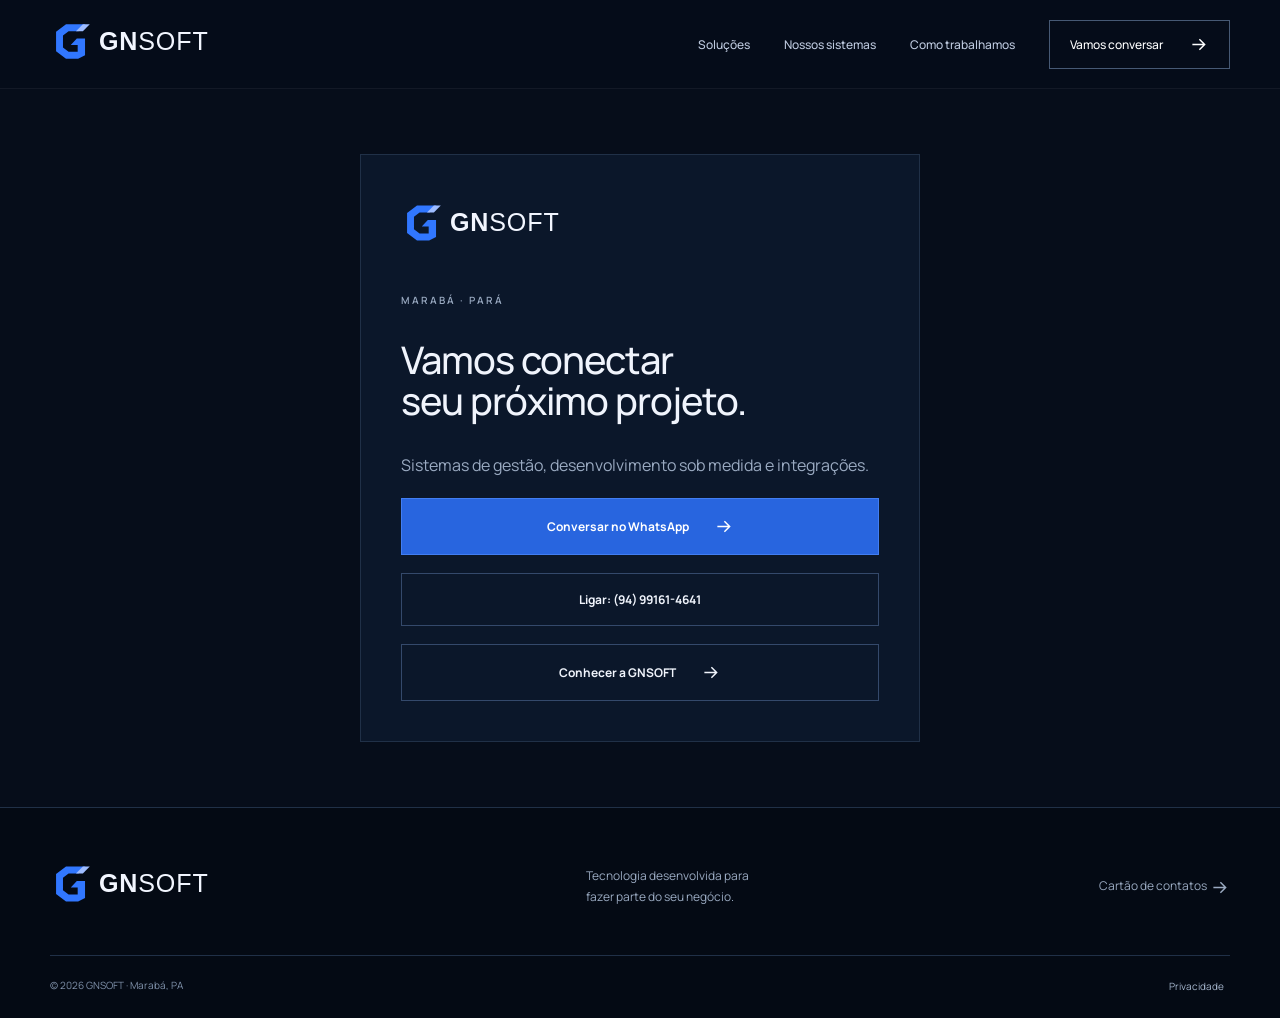
==== commit 68fb4bcc: "Redesenha GNSOFT com identidade premium em azul-marinho e nova marca" ====
--- a/contatos/index.html
+++ b/contatos/index.html
@@ -1 +1 @@
-<!doctype html><html lang="pt-BR"><head><meta charset="utf-8"><meta name="viewport" content="width=device-width, initial-scale=1"><meta name="theme-color" content="#0b1930"><title>GNSOFT | Sistemas para conectar sua operação</title><meta name="description" content="Desenvolvimento de sistemas, softwares de gestão e integrações. Conheça a GNSOFT, em Marabá, e converse sobre o seu projeto."><link rel="canonical" href="https://bradocarnes.com.br/contatos/"><meta property="og:title" content="GNSOFT — Sistemas para conectar sua operação"><meta property="og:description" content="Software de gestão, desenvolvimento sob medida e integrações. Da necessidade ao sistema."><meta property="og:type" content="website"><meta property="og:locale" content="pt_BR"><meta property="og:url" content="https://bradocarnes.com.br/"><link rel="icon" href="/favicon.svg" type="image/svg+xml"><link rel="stylesheet" href="/styles.css?v=gnsoft2"><script defer src="/app.js?v=gnsoft2"></script></head><body><a class="skip" href="#conteudo">Pular para conteúdo</a><header><div class="wrap nav"><a class="brand" href="/" aria-label="GNSOFT, início"><img src="/gnsoft-logo.svg" alt="GNSOFT" width="195" height="66"></a><button class="menu" aria-label="Abrir menu" aria-controls="navigation" aria-expanded="false">Menu <span>☰</span></button><nav id="navigation" aria-label="Menu principal"><a href="/#solucoes">Soluções</a><a href="/#sistemas">Nossos sistemas</a><a href="/#metodo">Como trabalhamos</a><a class="nav-cta" href="/#contato">Vamos conversar <svg viewBox="0 0 24 24" fill="none" stroke="currentColor" stroke-width="1.7" aria-hidden="true"><path d="M5 12h14m-6-6 6 6-6 6"/></svg></a></nav></div></header><main id="conteudo" class="contact-card"><a class="brand" href="/" aria-label="GNSOFT, início"><img src="/gnsoft-logo.svg" alt="GNSOFT" width="195" height="66"></a><p class="eyebrow">MARABÁ · PARÁ</p><h1>Vamos conectar<br>seu próximo projeto.</h1><p>Sistemas de gestão, desenvolvimento sob medida e integrações.</p><a class="button primary" href="https://wa.me/5594991614641?text=Ol%C3%A1%21%20Vim%20pelo%20cart%C3%A3o%20da%20GNSOFT.">Conversar no WhatsApp <svg viewBox="0 0 24 24" fill="none" stroke="currentColor" stroke-width="1.7" aria-hidden="true"><path d="M5 12h14m-6-6 6 6-6 6"/></svg></a><a class="button" href="tel:+5594991614641">Ligar: (94) 99161-4641</a><a class="button" href="/">Conhecer a GNSOFT <svg viewBox="0 0 24 24" fill="none" stroke="currentColor" stroke-width="1.7" aria-hidden="true"><path d="M5 12h14m-6-6 6 6-6 6"/></svg></a></main><footer><div class="wrap footer-top"><a class="brand" href="/" aria-label="GNSOFT, início"><img src="/gnsoft-logo.svg" alt="GNSOFT" width="195" height="66"></a><p>Tecnologia desenvolvida para<br>fazer parte do seu negócio.</p><a href="/contatos/">Cartão de contatos <svg viewBox="0 0 24 24" fill="none" stroke="currentColor" stroke-width="1.7" aria-hidden="true"><path d="M5 12h14m-6-6 6 6-6 6"/></svg></a></div><div class="wrap footer-base"><span>© 2026 GNSOFT · Marabá, PA</span><button data-privacy>Privacidade</button></div></footer><dialog id="privacy"><button class="close" aria-label="Fechar">×</button><p class="eyebrow">TRANSPARÊNCIA</p><h2>Privacidade</h2><p>Este site não utiliza ferramentas de publicidade ou análise de visitantes. As informações digitadas no formulário permanecem no navegador até você optar por abrir o WhatsApp; não há envio para um banco de dados deste site.</p><p>Ao continuar no WhatsApp ou acessar sites externos, aplicam-se as políticas desses serviços. O GitHub Pages, responsável pela hospedagem, pode registrar informações técnicas de acesso. Evite enviar senhas ou dados sensíveis no primeiro contato.</p><a href="https://docs.github.com/pt/site-policy/privacy-policies/github-general-privacy-statement" target="_blank" rel="noopener noreferrer">Política de privacidade do GitHub</a></dialog></body></html>+<!doctype html><html lang="pt-BR"><head><meta charset="utf-8"><meta name="viewport" content="width=device-width, initial-scale=1"><meta name="theme-color" content="#0b1930"><title>GNSOFT | Sistemas para conectar sua operação</title><meta name="description" content="Desenvolvimento de sistemas, softwares de gestão e integrações. Conheça a GNSOFT, em Marabá, e converse sobre o seu projeto."><link rel="canonical" href="https://bradocarnes.com.br/contatos/"><meta property="og:title" content="GNSOFT — Sistemas para conectar sua operação"><meta property="og:description" content="Software de gestão, desenvolvimento sob medida e integrações. Da necessidade ao sistema."><meta property="og:type" content="website"><meta property="og:locale" content="pt_BR"><meta property="og:url" content="https://bradocarnes.com.br/"><link rel="icon" href="/favicon.svg?v=gnsoft-premium3" type="image/svg+xml"><link rel="stylesheet" href="/styles.css?v=gnsoft-premium3"><script defer src="/app.js?v=gnsoft-premium3"></script></head><body><a class="skip" href="#conteudo">Pular para conteúdo</a><header><div class="wrap nav"><a class="brand" href="/" aria-label="GNSOFT, início"><img src="/gnsoft-logo.svg?v=gnsoft-premium3" alt="GNSOFT" width="195" height="66"></a><button class="menu" aria-label="Abrir menu" aria-controls="navigation" aria-expanded="false">Menu <span>☰</span></button><nav id="navigation" aria-label="Menu principal"><a href="/#solucoes">Soluções</a><a href="/#sistemas">Nossos sistemas</a><a href="/#metodo">Como trabalhamos</a><a class="nav-cta" href="/#contato">Vamos conversar <svg viewBox="0 0 24 24" fill="none" stroke="currentColor" stroke-width="1.7" aria-hidden="true"><path d="M5 12h14m-6-6 6 6-6 6"/></svg></a></nav></div></header><main id="conteudo" class="contact-card"><a class="brand" href="/" aria-label="GNSOFT, início"><img src="/gnsoft-logo.svg?v=gnsoft-premium3" alt="GNSOFT" width="195" height="66"></a><p class="eyebrow">MARABÁ · PARÁ</p><h1>Vamos conectar<br>seu próximo projeto.</h1><p>Sistemas de gestão, desenvolvimento sob medida e integrações.</p><a class="button primary" href="https://wa.me/5594991614641?text=Ol%C3%A1%21%20Vim%20pelo%20cart%C3%A3o%20da%20GNSOFT.">Conversar no WhatsApp <svg viewBox="0 0 24 24" fill="none" stroke="currentColor" stroke-width="1.7" aria-hidden="true"><path d="M5 12h14m-6-6 6 6-6 6"/></svg></a><a class="button" href="tel:+5594991614641">Ligar: (94) 99161-4641</a><a class="button" href="/">Conhecer a GNSOFT <svg viewBox="0 0 24 24" fill="none" stroke="currentColor" stroke-width="1.7" aria-hidden="true"><path d="M5 12h14m-6-6 6 6-6 6"/></svg></a></main><footer><div class="wrap footer-top"><a class="brand" href="/" aria-label="GNSOFT, início"><img src="/gnsoft-logo.svg?v=gnsoft-premium3" alt="GNSOFT" width="195" height="66"></a><p>Tecnologia desenvolvida para<br>fazer parte do seu negócio.</p><a href="/contatos/">Cartão de contatos <svg viewBox="0 0 24 24" fill="none" stroke="currentColor" stroke-width="1.7" aria-hidden="true"><path d="M5 12h14m-6-6 6 6-6 6"/></svg></a></div><div class="wrap footer-base"><span>© 2026 GNSOFT · Marabá, PA</span><button data-privacy>Privacidade</button></div></footer><dialog id="privacy"><button class="close" aria-label="Fechar">×</button><p class="eyebrow">TRANSPARÊNCIA</p><h2>Privacidade</h2><p>Este site não utiliza ferramentas de publicidade ou análise de visitantes. As informações digitadas no formulário permanecem no navegador até você optar por abrir o WhatsApp; não há envio para um banco de dados deste site.</p><p>Ao continuar no WhatsApp ou acessar sites externos, aplicam-se as políticas desses serviços. O GitHub Pages, responsável pela hospedagem, pode registrar informações técnicas de acesso. Evite enviar senhas ou dados sensíveis no primeiro contato.</p><a href="https://docs.github.com/pt/site-policy/privacy-policies/github-general-privacy-statement" target="_blank" rel="noopener noreferrer">Política de privacidade do GitHub</a></dialog></body></html>
--- a/styles.css
+++ b/styles.css
@@ -1,7 +1,7 @@
 @import url('https://fonts.googleapis.com/css2?family=Manrope:wght@400;500;600;700;800&display=swap');
-:root{--navy:#0b1930;--blue:#245deb;--muted:#526176;--line:#dce3ed;--light:#f3f6fb}*{box-sizing:border-box}html{scroll-behavior:smooth;scroll-padding-top:100px}body{margin:0;color:var(--navy);background:white;font-family:Manrope,Arial,sans-serif;-webkit-font-smoothing:antialiased}a{color:inherit;text-decoration:none}button,input,select,textarea{font:inherit}button,a,input,select,textarea{-webkit-tap-highlight-color:transparent}a:focus-visible,button:focus-visible,input:focus-visible,textarea:focus-visible,select:focus-visible{outline:3px solid #4380ff;outline-offset:5px}svg{width:22px;height:22px;vertical-align:middle;flex-shrink:0}button{cursor:pointer}.wrap{width:min(1216px,calc(100% - 96px));margin:auto}.skip{position:absolute;left:15px;top:-60px;background:white;padding:15px;z-index:100}.skip:focus{top:5px}header{position:sticky;top:0;z-index:20;background:rgba(255,255,255,.97);border-bottom:1px solid var(--line)}.nav{display:flex;align-items:center;justify-content:space-between;height:90px}.brand{display:block;width:195px}.brand img{width:100%;height:66px;object-fit:contain}nav{display:flex;align-items:center;gap:32px;font-size:13px;font-weight:700}.nav-cta{padding:13px 18px;border:1px solid var(--line);display:flex;gap:18px}.menu{display:none}.hero{padding:76px 0 62px;overflow:hidden}.hero-grid{display:grid;grid-template-columns:1.12fr 1fr;gap:50px;align-items:center}.eyebrow{font-size:10px;letter-spacing:1.8px;font-weight:800;display:flex;align-items:center;gap:10px;margin:0 0 26px}.eyebrow i,.live-dot{width:7px;height:7px;background:var(--blue);border-radius:50%;display:inline-block}h1{font-size:clamp(44px,4.7vw,67px);line-height:1.09;letter-spacing:-3.2px;margin:0 0 28px;font-weight:800}h1 span,.contact h2 span{color:var(--blue)}.lead{font-size:16px;line-height:1.85;max-width:490px;color:var(--muted)}.actions{display:flex;flex-wrap:wrap;gap:23px;align-items:center;margin:32px 0}.button{display:inline-flex;align-items:center;justify-content:center;gap:20px;padding:17px 23px;border:0;font-size:13px;font-weight:700;transition:background .2s,transform .2s}.primary{background:var(--blue);color:white}.primary:hover{background:#1946bc;transform:translateY(-2px)}.text-link{display:inline-flex;gap:16px;align-items:center;font-size:13px;font-weight:800}.text-link:hover{color:var(--blue)}.hero-note{display:flex;gap:30px;border-top:1px solid var(--line);padding-top:24px;margin-top:36px;font-size:9px;letter-spacing:1px;font-weight:700;color:var(--muted)}.visual{height:470px;background:#0b1930;position:relative;overflow:hidden;border-radius:3px;color:white}.visual-grid{position:absolute;inset:0;background-image:linear-gradient(#ffffff07 1px,transparent 1px),linear-gradient(90deg,#ffffff07 1px,transparent 1px);background-size:40px 40px}.visual-label{position:absolute;top:26px;left:26px;font-size:9px;letter-spacing:1.4px;color:#a8bad2}.orbit{position:absolute;border:1px solid #4776bb55;border-radius:50%;left:50%;top:50%;transform:translate(-50%,-50%)}.o1{width:265px;height:265px}.o2{width:400px;height:400px}.core{position:absolute;left:50%;top:50%;transform:translate(-50%,-50%);width:130px;height:130px;background:#245deb;box-shadow:0 0 80px #245deb33;display:flex;flex-direction:column;align-items:center;justify-content:center;font-size:53px;font-weight:800;letter-spacing:-4px;border-radius:26px}.core span{font-size:8px;letter-spacing:2px}.node{position:absolute;background:#172a46;border:1px solid #39516f;padding:14px 16px;display:flex;gap:12px;align-items:center;font-size:12px;font-weight:600;box-shadow:0 10px 20px #0002}.node-symbol{font-size:10px;color:#87b0ff}.n1{left:26px;top:106px}.n2{right:21px;top:139px}.n3{left:21px;bottom:114px}.n4{right:27px;bottom:83px}.visual-bottom{position:absolute;bottom:26px;left:26px;font-size:8px;letter-spacing:1.6px;display:flex;align-items:center;gap:10px;color:#b8c7db}.principles{border-block:1px solid var(--line)}.principles .wrap{display:flex;justify-content:space-between;gap:20px;padding-block:25px;font-size:10px;letter-spacing:1px;font-weight:700;color:var(--muted)}.section{padding-top:100px;padding-bottom:100px}.section-heading{display:flex;align-items:flex-end;justify-content:space-between;gap:50px;margin-bottom:48px}h2{font-size:clamp(29px,3vw,41px);line-height:1.2;letter-spacing:-1.6px;margin:0;font-weight:800}.section-heading>p{width:330px;flex-shrink:0;color:var(--muted);font-size:14px;line-height:1.8;margin:0}.services{display:grid;grid-template-columns:repeat(4,1fr);border-top:1px solid var(--line)}.services article{padding:30px 25px 0 0}.services article+article{border-left:1px solid var(--line);padding-left:25px}.service-number{color:var(--blue);font-size:12px;font-weight:800}.services h3{font-size:20px;letter-spacing:-.6px;margin-top:35px;min-height:50px}.services p{font-size:13px;line-height:1.85;color:var(--muted);min-height:120px}.services a{font-size:11px;font-weight:800;display:flex;gap:12px;align-items:center}.products{background:var(--light)}.product{display:grid;grid-template-columns:1fr 1fr;background:white;margin-top:24px;min-height:320px}.product-art{padding:35px;display:flex;flex-direction:column;justify-content:space-between;overflow:hidden;position:relative}.north{background:#0b2345;color:white}.eco{background:#103e34;color:white}.product-top{font-size:9px;letter-spacing:1.3px;color:#cfdbec}.product-art strong{font-size:69px;font-weight:800;letter-spacing:-4px}.north strong span{color:#699dff}.eco strong span{color:#9ed6b0}.product-lines{display:flex;gap:18px;font-size:10px;border-top:1px solid #ffffff33;padding-top:20px}.product-copy{padding:44px}.product-copy .eyebrow{font-size:9px;color:var(--blue);margin-bottom:18px}.product-copy h3{font-size:25px;line-height:1.35;letter-spacing:-.7px;margin:0}.product-copy p:not(.eyebrow){font-size:14px;line-height:1.8;color:var(--muted);margin:20px 0}.reverse .product-art{order:2}.steps{list-style:none;padding:0;margin:0;display:grid;grid-template-columns:repeat(4,1fr);gap:35px}.steps li{border-top:2px solid var(--line);padding-top:20px}.steps li>span{font-size:11px;color:var(--blue);font-weight:800}.steps h3{font-size:21px}.steps p{font-size:13px;color:var(--muted);line-height:1.8}.about{background:var(--navy);color:white;padding:70px 0}.about-grid{display:grid;grid-template-columns:1fr 2fr;gap:40px}.about .eyebrow{color:#8fb3ff}.about-grid>div{display:grid;grid-template-columns:1.2fr 1fr;gap:45px;align-items:center}.about p:not(.eyebrow){font-size:14px;color:#b9c7db;line-height:1.9}.contact{display:grid;grid-template-columns:1fr 1fr;gap:100px}.contact>div>p:not(.eyebrow){color:var(--muted);font-size:14px;line-height:1.8;max-width:370px;margin:25px 0}.phone{font-size:24px;font-weight:700;display:flex;align-items:center;gap:20px;margin-top:35px}.small{font-size:11px!important;color:var(--muted);line-height:1.7}form{padding:30px;background:var(--light)}label{font-size:12px;font-weight:700;display:block;margin-bottom:9px}label span{font-weight:400;color:var(--muted)}input,select,textarea{border:1px solid #c6d0de;border-radius:0;background:white;color:var(--navy);width:100%;padding:13px 14px;margin:0 0 20px;font-size:14px}textarea{resize:vertical}form .button{width:100%}footer{border-top:1px solid var(--line);padding:35px 0 20px}.footer-top{display:flex;align-items:center;justify-content:space-between;gap:25px}.footer-top p,.footer-top>a:not(.brand){font-size:12px;color:var(--muted);line-height:1.8}.footer-base{border-top:1px solid var(--line);padding-top:22px;margin-top:30px;display:flex;justify-content:space-between;font-size:10px;color:var(--muted)}.footer-base button{border:0;background:none;font-size:11px;color:var(--muted)}dialog{border:1px solid var(--line);max-width:600px;width:calc(100% - 40px);padding:40px;color:var(--navy)}dialog::backdrop{background:#0b1930aa}dialog p{font-size:14px;line-height:1.8}dialog a{text-decoration:underline}.close{float:right;border:0;background:none;font-size:28px}.contact-card{max-width:560px;margin:65px auto;background:var(--light);padding:40px}.contact-card h1{font-size:38px;letter-spacing:-1px}.contact-card p{line-height:1.8;color:var(--muted)}.contact-card .button{display:flex;margin-top:18px}.contact-card .brand{margin-bottom:30px}
-@media(min-width:1500px){.hero{padding-block:95px}.visual{height:500px}}
-@media(max-width:1050px){.wrap{width:calc(100% - 48px)}nav{gap:20px;font-size:12px}.hero-grid{gap:28px}h1{letter-spacing:-2px}.visual{height:430px}.node{padding:10px;font-size:11px}.services{grid-template-columns:1fr 1fr;gap:30px}.services article+article{border-left:0;padding-left:0}.services p{min-height:70px}.contact{gap:50px}.about-grid>div{grid-template-columns:1fr}.about-grid{grid-template-columns:1fr 3fr}.section-heading>p{width:270px}}
-@media(max-width:760px){.wrap{width:calc(100% - 40px)}.nav{height:76px}.brand{width:160px}.brand img{height:56px}.menu{display:flex;align-items:center;gap:12px;border:0;background:white;font-size:12px;padding:12px}.menu span{font-size:20px}nav{display:none;position:absolute;left:0;right:0;top:76px;background:white;padding:24px;border-bottom:1px solid var(--line);align-items:stretch;gap:20px}nav.open{display:flex;flex-direction:column}.hero{padding:45px 0 35px}.hero-grid{grid-template-columns:1fr;gap:30px}h1{font-size:45px;line-height:1.1;letter-spacing:-2.2px}.lead{font-size:15px}.eyebrow{font-size:9px;letter-spacing:1.2px}.actions{gap:22px}.hero-note{font-size:8px;gap:20px}.visual{height:360px}.o1{width:230px;height:230px}.o2{width:340px;height:340px}.core{width:105px;height:105px;font-size:44px}.n1{top:82px;left:16px}.n2{top:115px;right:12px}.n3{bottom:100px;left:12px}.n4{bottom:65px;right:14px}.visual-label{font-size:8px}.principles .wrap{display:grid;grid-template-columns:1fr 1fr;gap:18px;font-size:8px;line-height:1.6}.section{padding-top:65px;padding-bottom:65px}.section-heading{display:block;margin-bottom:32px}.section-heading>p{width:auto;margin-top:20px}.services{gap:20px}.services article{padding:24px 0 0}.services h3{font-size:18px;min-height:45px;margin-top:20px}.services p{font-size:12px;min-height:110px}.services a{font-size:10px;line-height:1.6}.product{grid-template-columns:1fr}.product-art{min-height:265px;padding:25px}.product-copy{padding:28px}.reverse .product-art{order:0}.product-copy h3{font-size:23px}.steps{grid-template-columns:1fr 1fr;gap:25px}.about{padding:50px 0}.about-grid{grid-template-columns:1fr;gap:10px}.about-grid>div{gap:20px}.about-grid h2 br{display:none}.contact{grid-template-columns:1fr;gap:25px}.contact h2{font-size:38px}form{padding:23px}.footer-top{align-items:flex-start;flex-wrap:wrap}.footer-top p{margin:0}.footer-top>a:not(.brand){width:100%}.footer-base{font-size:9px}.contact-card{margin:30px 20px;padding:25px}dialog{padding:25px}}
+:root{color-scheme:dark;--navy:#060d1a;--panel:#0b172a;--blue:#3981ff;--muted:#9aaac1;--line:#203047;--white:#f0f4fc}*{box-sizing:border-box}html{scroll-behavior:smooth;scroll-padding-top:90px}body{margin:0;background:var(--navy);color:var(--white);font-family:Manrope,Arial,sans-serif;-webkit-font-smoothing:antialiased}a{color:inherit;text-decoration:none}button,input,select,textarea{font:inherit}button{cursor:pointer}a,button,input,select,textarea{-webkit-tap-highlight-color:transparent}a:focus-visible,button:focus-visible,input:focus-visible,select:focus-visible,textarea:focus-visible{outline:2px solid #76a9ff;outline-offset:5px}svg{width:21px;height:21px;flex-shrink:0;vertical-align:middle}.wrap{width:min(1280px,calc(100% - 100px));margin:auto}.skip{position:absolute;top:-70px;left:20px;background:#173f7a;padding:15px;z-index:100}.skip:focus{top:10px}header{position:sticky;top:0;z-index:30;background:#060d1aee;backdrop-filter:blur(20px);border-bottom:1px solid #ffffff0e}.nav{height:88px;display:flex;align-items:center;justify-content:space-between;gap:30px}.brand{display:block;width:186px;flex-shrink:0}.brand img{width:100%;height:56px;object-fit:contain}nav{display:flex;align-items:center;gap:34px;font-size:12px;font-weight:500;color:#becadf}nav>a:hover{color:white}.nav-cta{display:flex;align-items:center;gap:25px;border:1px solid #465974;padding:13px 20px;color:white}.menu{display:none}.hero{position:relative;min-height:730px;overflow:hidden;background:#050b16}.hero-art{position:absolute;inset:0;width:100%;height:100%;object-fit:cover;object-position:center;opacity:.9}.hero-overlay{position:absolute;inset:0;background:linear-gradient(90deg,#050b16 0%,#050b16ed 23%,#050b1677 53%,#050b1600 78%),linear-gradient(0deg,#050b16 0%,transparent 30%)}.hero-content{position:relative;padding-top:85px;padding-bottom:85px}.eyebrow{font-size:10px;letter-spacing:2px;font-weight:600;color:#9db8de;display:flex;align-items:center;gap:12px;margin:0 0 30px}.eyebrow i{display:block;width:6px;height:6px;background:var(--blue);box-shadow:0 0 16px #3981ff;border-radius:50%}h1{font-size:clamp(45px,5.1vw,76px);font-weight:500;line-height:1.08;letter-spacing:-3.6px;margin:0 0 30px;max-width:780px}h1 em{font-style:normal;color:#85b0ff}.lead{font-size:16px;line-height:1.9;color:#b5c2d5}.actions{display:flex;align-items:center;flex-wrap:wrap;gap:30px;margin-top:35px}.button{display:inline-flex;align-items:center;justify-content:center;gap:24px;border:1px solid #34496b;padding:17px 23px;font-size:12px;font-weight:700;transition:background .2s,transform .2s}.primary{background:#2865df;color:white;border-color:#427ef2}.primary:hover{background:#3877ed;transform:translateY(-2px)}.text-link{font-size:12px;display:inline-flex;align-items:center;gap:18px;color:#e3edff;font-weight:600}.text-link:hover{color:#85b0ff}.hero-bottom{position:relative;display:flex;justify-content:space-between;align-items:center;padding-block:25px;border-top:1px solid #ffffff20;font-size:9px;letter-spacing:1.5px;color:#8e9eb6}.hero-bottom a{display:flex;align-items:center;gap:16px}.principles{border-block:1px solid var(--line);background:#091222}.principles .wrap{display:flex;justify-content:space-between;gap:24px;padding-block:26px;color:#9eabc0;font-size:9px;letter-spacing:1.5px}.section{padding-block:110px}.section-heading{display:flex;justify-content:space-between;align-items:flex-end;gap:60px;margin-bottom:60px}h2{font-size:clamp(30px,3.3vw,47px);line-height:1.2;letter-spacing:-1.7px;font-weight:500;margin:0}.muted-title{color:#8799b5}.section-heading>p{max-width:325px;color:var(--muted);font-size:14px;line-height:1.9;margin:0}.services{display:grid;grid-template-columns:repeat(4,1fr);gap:0;border:1px solid var(--line)}.services article{padding:30px 25px 28px;background:linear-gradient(145deg,#0d1b30,#08111f);position:relative;transition:background .2s}.services article:hover{background:#102039}.services article+article{border-left:1px solid var(--line)}.service-number{font-size:11px;color:#749edf;border:1px solid #354c6f;display:inline-flex;width:35px;height:35px;align-items:center;justify-content:center}.services h3{font-size:20px;font-weight:500;letter-spacing:-.4px;margin-top:48px;min-height:52px}.services p{font-size:12px;line-height:1.9;color:var(--muted);min-height:120px;margin-bottom:30px}.services a{display:flex;align-items:center;justify-content:space-between;gap:10px;font-size:10px;font-weight:600}.services a svg{width:17px}.products{background:#091323;border-block:1px solid var(--line)}.product{display:grid;grid-template-columns:1fr 1fr;margin-top:30px;border:1px solid #293a54;min-height:430px;background:#0b172a}.product-art{padding:38px 45px;background:radial-gradient(ellipse at top right,#1e4277 0%,#0b1a30 65%);position:relative;overflow:hidden;display:flex;flex-direction:column;justify-content:space-between}.product-top{font-size:9px;letter-spacing:1.5px;color:#9fb2cf}.product-art strong{display:block;font-size:55px;letter-spacing:-2.8px;font-weight:700;margin:25px 0}.north strong span{color:#6b9bf8}.eco{background:radial-gradient(ellipse at top right,#163c4f,#0b1a30 65%)}.eco strong span{color:#8cbdb5}.product-preview{padding:20px;border:1px solid #5a7da63b;background:#06102088;box-shadow:0 16px 30px #0003;transform:perspective(900px) rotateY(-6deg)}.preview-header{display:flex;justify-content:space-between;align-items:center;font-size:8px;letter-spacing:1.2px;color:#94b3dc;padding-bottom:14px;border-bottom:1px solid #ffffff12}.preview-dot{height:5px;width:5px;border-radius:50%;background:#7fafff}.flow-line{display:flex;justify-content:space-between;align-items:center;padding:11px 0;border-bottom:1px solid #ffffff0b;font-size:11px;color:#c4d2e7}.flow-line b{font-size:9px;font-weight:400;color:#6e86a6}.product-preview small{display:block;font-size:7px;letter-spacing:1px;color:#899db9;margin-top:15px}.product-copy{padding:55px 45px;display:flex;flex-direction:column;justify-content:center}.product-copy .eyebrow{font-size:9px;color:#81a8e7;margin-bottom:23px}.product-copy h3{font-size:30px;font-weight:500;letter-spacing:-1px;line-height:1.35;margin:0}.product-copy p:not(.eyebrow){font-size:14px;line-height:1.9;color:var(--muted);margin:25px 0}.product-copy .text-link{margin-top:10px}.reverse .product-art{order:2}.steps{padding:0;list-style:none;display:grid;grid-template-columns:repeat(4,1fr);gap:40px;margin:0}.steps li{border-top:1px solid #406192;padding-top:25px}.steps li>span{font-size:11px;color:#78a5ed}.steps h3{font-size:23px;font-weight:500;margin-top:25px}.steps p{font-size:13px;line-height:1.9;color:var(--muted)}.about{background:#102440;padding:80px 0;border-block:1px solid #2c4568}.about-grid{display:grid;grid-template-columns:1fr 3fr;gap:50px}.about-grid>div{display:grid;grid-template-columns:1.2fr 1fr;align-items:center;gap:60px}.about h2{font-size:36px}.about p:not(.eyebrow){font-size:14px;line-height:1.9;color:#b0c0d7}.contact{display:grid;grid-template-columns:1fr 1fr;gap:100px}.contact h2{font-size:49px}.contact h2 span{color:#85b0ff}.contact>div>p:not(.eyebrow){font-size:14px;line-height:1.9;color:var(--muted);max-width:360px;margin-top:27px}.phone{display:flex;align-items:center;gap:25px;font-size:23px;margin-top:38px;color:#dce8ff}.small{font-size:10px!important;line-height:1.8;color:#99acc7}form{padding:32px;border:1px solid var(--line);background:#0a1527}label{display:block;font-size:11px;font-weight:500;margin-bottom:10px;color:#d1dded}label span{color:#8a9bb4}input,textarea,select{width:100%;border:1px solid #31445f;background:#08111f;border-radius:0;color:white;padding:14px;font-size:13px;margin-bottom:22px}input::placeholder,textarea::placeholder{color:#8d9eb6}textarea{resize:vertical}form .button{width:100%}footer{border-top:1px solid var(--line);background:#040a14;padding:45px 0 24px}.footer-top{display:flex;justify-content:space-between;align-items:center;gap:30px}.footer-top p,.footer-top>a:not(.brand){font-size:12px;line-height:1.8;color:var(--muted)}.footer-base{border-top:1px solid var(--line);padding-top:22px;margin-top:35px;display:flex;justify-content:space-between;color:#8193ac;font-size:10px}.footer-base button{font-size:10px;color:#a6b7ce;border:0;background:transparent}dialog{background:#0b1930;color:var(--white);border:1px solid #39506f;padding:35px;width:calc(100% - 40px);max-width:600px}dialog::backdrop{background:#000b}dialog h2{font-size:30px}dialog p{font-size:14px;line-height:1.8;color:#b6c5db}dialog a{text-decoration:underline;color:#8ab5ff}.close{float:right;font-size:28px;background:none;color:white;border:0}.contact-card{max-width:560px;margin:65px auto;padding:40px;border:1px solid var(--line);background:var(--panel)}.contact-card .brand{margin-bottom:35px}.contact-card h1{font-size:38px;letter-spacing:-1px}.contact-card p{color:var(--muted);line-height:1.8}.contact-card .button{display:flex;margin-top:18px}
+@media(min-width:1600px){.hero{min-height:810px}.hero-content{padding-block:110px}}
+@media(max-width:1050px){.wrap{width:calc(100% - 56px)}nav{gap:22px}.hero{min-height:690px}h1{font-size:62px}.services{grid-template-columns:1fr 1fr}.services article+article{border-left:0}.services article:nth-child(even){border-left:1px solid var(--line)}.services article:nth-child(n+3){border-top:1px solid var(--line)}.services p{min-height:65px}.services h3{min-height:0;margin-top:25px}.product-copy,.product-art{padding:30px}.product-copy h3{font-size:25px}.about-grid{grid-template-columns:1fr}.about-grid>div{gap:40px}.contact{gap:40px}.contact h2{font-size:41px}.section-heading{gap:30px}.section-heading>p{max-width:270px}}
+@media(max-width:760px){.wrap{width:calc(100% - 40px)}.nav{height:76px}.brand{width:162px}.brand img{height:48px}.menu{display:flex;gap:12px;align-items:center;padding:10px;color:#d8e5f8;background:transparent;border:0;font-size:12px}.menu span{font-size:20px}nav{position:absolute;left:0;right:0;top:76px;padding:24px;background:#091426;border-bottom:1px solid var(--line);display:none;flex-direction:column;align-items:stretch;gap:24px}nav.open{display:flex}.hero{min-height:720px}.hero-content{padding-top:50px;padding-bottom:215px}.hero-art{object-position:70% center;opacity:.72}.hero-overlay{background:linear-gradient(180deg,#050b16f5 0%,#050b16de 30%,#050b1670 68%,#050b16 100%)}h1{font-size:44px;letter-spacing:-2.1px;line-height:1.12;margin-bottom:24px}h1 em{font-size:.9em}.eyebrow{font-size:8px;letter-spacing:1.5px;margin-bottom:25px}.lead{font-size:14px;line-height:1.85}.actions{gap:24px;margin-top:28px;align-items:flex-start;flex-direction:column}.button{padding:16px 20px;font-size:11px}.text-link{font-size:11px}.hero-bottom{font-size:7px;gap:20px;padding-block:23px}.hero-bottom a{gap:10px}.hero-bottom svg{width:15px}.principles .wrap{display:grid;grid-template-columns:1fr 1fr;gap:20px;font-size:8px;line-height:1.6;letter-spacing:.8px;padding-block:22px}.section{padding-block:70px}.section-heading{display:block;margin-bottom:35px}h2{font-size:32px;letter-spacing:-1px}.section-heading>p{max-width:100%;font-size:13px;margin-top:24px}.services article{padding:23px 18px}.services h3{font-size:18px;min-height:45px}.services p{font-size:12px;min-height:135px}.services a{font-size:10px;line-height:1.8}.service-number{height:30px;width:30px}.product{grid-template-columns:1fr;margin-top:25px}.product-art{padding:26px;min-height:370px}.product-art strong{font-size:49px}.product-copy{padding:30px 26px}.product-copy h3{font-size:25px}.product-copy p:not(.eyebrow){font-size:13px}.reverse .product-art{order:0}.steps{grid-template-columns:1fr 1fr;gap:30px 25px}.steps h3{font-size:21px}.steps p{font-size:12px}.about{padding:55px 0}.about-grid{gap:10px}.about-grid>div{grid-template-columns:1fr;gap:15px}.about h2{font-size:31px}.about p:not(.eyebrow){font-size:13px}.contact{grid-template-columns:1fr;gap:30px}.contact h2{font-size:37px}.phone{font-size:22px}form{padding:24px}.footer-top{flex-wrap:wrap;align-items:flex-start}.footer-top p{font-size:11px;margin:0}.footer-top>a:not(.brand){width:100%}.footer-base{font-size:9px}.contact-card{margin:30px 20px;padding:25px}}
+@media(max-width:380px){h1{font-size:36px;letter-spacing:-1.6px}.services{grid-template-columns:1fr}.services article:nth-child(even){border-left:0}.services article+article{border-top:1px solid var(--line)}.services h3,.services p{min-height:0}.hero-content{padding-bottom:170px}.hero-bottom{font-size:6px}.contact h2{font-size:33px}.product-copy h3{font-size:22px}.phone{font-size:20px}}
 @media(prefers-reduced-motion:reduce){html{scroll-behavior:auto}*{transition:none!important}}
-@media(max-width:380px){h1{font-size:33px;letter-spacing:-1.6px}.services{grid-template-columns:1fr}.services h3,.services p{min-height:0}.services article{border-bottom:1px solid var(--line);padding-bottom:20px}.button{padding:16px;font-size:12px}.product-art strong{font-size:58px}.phone{font-size:21px}}
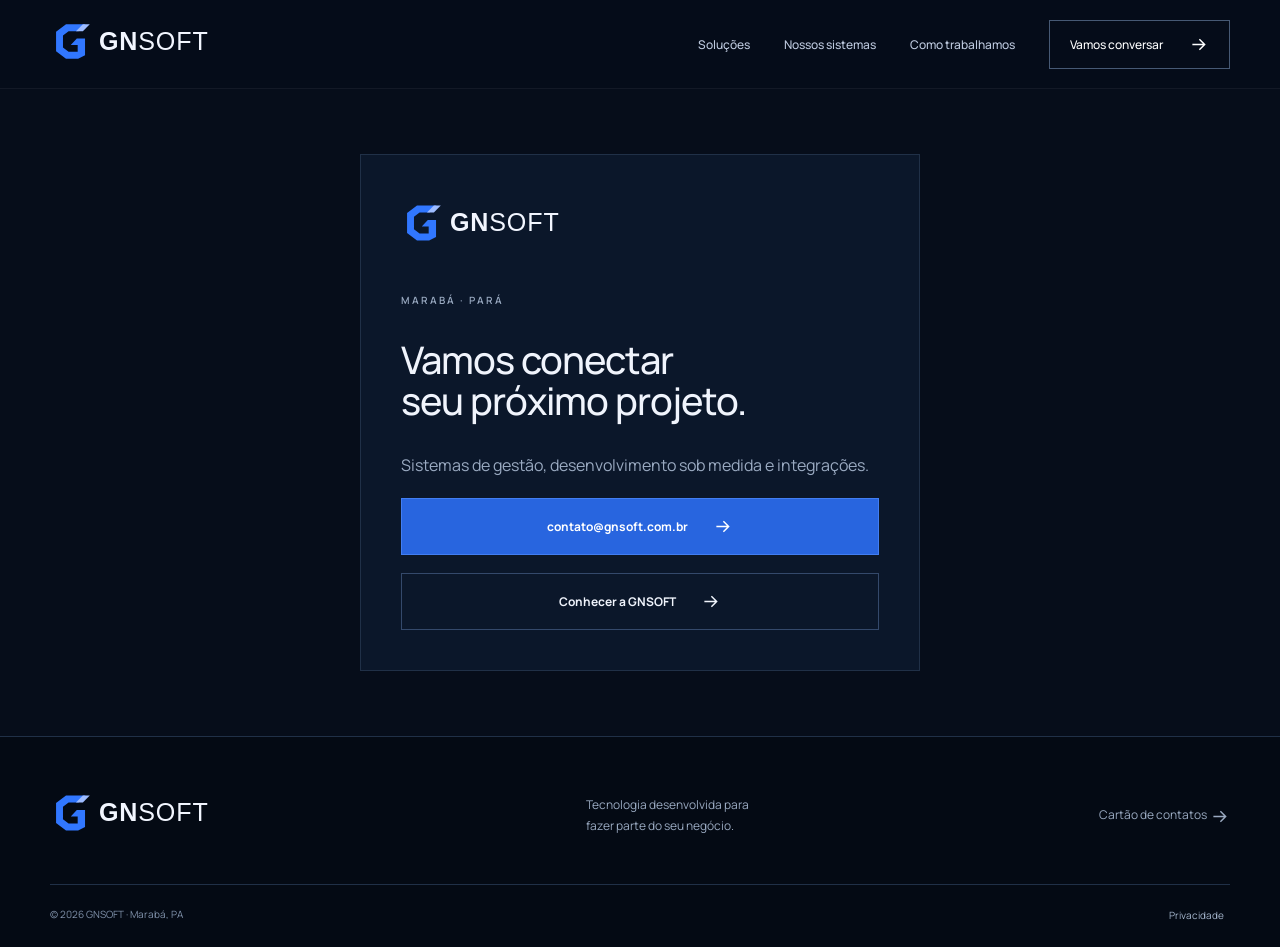
==== commit ea3ac5b6: "Atualiza contato GNSOFT exclusivamente para contato@gnsoft.com.br" ====
--- a/contatos/index.html
+++ b/contatos/index.html
@@ -1 +1 @@
-<!doctype html><html lang="pt-BR"><head><meta charset="utf-8"><meta name="viewport" content="width=device-width, initial-scale=1"><meta name="theme-color" content="#0b1930"><title>GNSOFT | Sistemas para conectar sua operação</title><meta name="description" content="Desenvolvimento de sistemas, softwares de gestão e integrações. Conheça a GNSOFT, em Marabá, e converse sobre o seu projeto."><link rel="canonical" href="https://bradocarnes.com.br/contatos/"><meta property="og:title" content="GNSOFT — Sistemas para conectar sua operação"><meta property="og:description" content="Software de gestão, desenvolvimento sob medida e integrações. Da necessidade ao sistema."><meta property="og:type" content="website"><meta property="og:locale" content="pt_BR"><meta property="og:url" content="https://bradocarnes.com.br/"><link rel="icon" href="/favicon.svg?v=gnsoft-premium3" type="image/svg+xml"><link rel="stylesheet" href="/styles.css?v=gnsoft-premium3"><script defer src="/app.js?v=gnsoft-premium3"></script></head><body><a class="skip" href="#conteudo">Pular para conteúdo</a><header><div class="wrap nav"><a class="brand" href="/" aria-label="GNSOFT, início"><img src="/gnsoft-logo.svg?v=gnsoft-premium3" alt="GNSOFT" width="195" height="66"></a><button class="menu" aria-label="Abrir menu" aria-controls="navigation" aria-expanded="false">Menu <span>☰</span></button><nav id="navigation" aria-label="Menu principal"><a href="/#solucoes">Soluções</a><a href="/#sistemas">Nossos sistemas</a><a href="/#metodo">Como trabalhamos</a><a class="nav-cta" href="/#contato">Vamos conversar <svg viewBox="0 0 24 24" fill="none" stroke="currentColor" stroke-width="1.7" aria-hidden="true"><path d="M5 12h14m-6-6 6 6-6 6"/></svg></a></nav></div></header><main id="conteudo" class="contact-card"><a class="brand" href="/" aria-label="GNSOFT, início"><img src="/gnsoft-logo.svg?v=gnsoft-premium3" alt="GNSOFT" width="195" height="66"></a><p class="eyebrow">MARABÁ · PARÁ</p><h1>Vamos conectar<br>seu próximo projeto.</h1><p>Sistemas de gestão, desenvolvimento sob medida e integrações.</p><a class="button primary" href="https://wa.me/5594991614641?text=Ol%C3%A1%21%20Vim%20pelo%20cart%C3%A3o%20da%20GNSOFT.">Conversar no WhatsApp <svg viewBox="0 0 24 24" fill="none" stroke="currentColor" stroke-width="1.7" aria-hidden="true"><path d="M5 12h14m-6-6 6 6-6 6"/></svg></a><a class="button" href="tel:+5594991614641">Ligar: (94) 99161-4641</a><a class="button" href="/">Conhecer a GNSOFT <svg viewBox="0 0 24 24" fill="none" stroke="currentColor" stroke-width="1.7" aria-hidden="true"><path d="M5 12h14m-6-6 6 6-6 6"/></svg></a></main><footer><div class="wrap footer-top"><a class="brand" href="/" aria-label="GNSOFT, início"><img src="/gnsoft-logo.svg?v=gnsoft-premium3" alt="GNSOFT" width="195" height="66"></a><p>Tecnologia desenvolvida para<br>fazer parte do seu negócio.</p><a href="/contatos/">Cartão de contatos <svg viewBox="0 0 24 24" fill="none" stroke="currentColor" stroke-width="1.7" aria-hidden="true"><path d="M5 12h14m-6-6 6 6-6 6"/></svg></a></div><div class="wrap footer-base"><span>© 2026 GNSOFT · Marabá, PA</span><button data-privacy>Privacidade</button></div></footer><dialog id="privacy"><button class="close" aria-label="Fechar">×</button><p class="eyebrow">TRANSPARÊNCIA</p><h2>Privacidade</h2><p>Este site não utiliza ferramentas de publicidade ou análise de visitantes. As informações digitadas no formulário permanecem no navegador até você optar por abrir o WhatsApp; não há envio para um banco de dados deste site.</p><p>Ao continuar no WhatsApp ou acessar sites externos, aplicam-se as políticas desses serviços. O GitHub Pages, responsável pela hospedagem, pode registrar informações técnicas de acesso. Evite enviar senhas ou dados sensíveis no primeiro contato.</p><a href="https://docs.github.com/pt/site-policy/privacy-policies/github-general-privacy-statement" target="_blank" rel="noopener noreferrer">Política de privacidade do GitHub</a></dialog></body></html>+<!doctype html><html lang="pt-BR"><head><meta charset="utf-8"><meta name="viewport" content="width=device-width, initial-scale=1"><meta name="theme-color" content="#0b1930"><title>GNSOFT | Sistemas para conectar sua operação</title><meta name="description" content="Desenvolvimento de sistemas, softwares de gestão e integrações. Conheça a GNSOFT, em Marabá, e converse sobre o seu projeto."><link rel="canonical" href="https://bradocarnes.com.br/contatos/"><meta property="og:title" content="GNSOFT — Sistemas para conectar sua operação"><meta property="og:description" content="Software de gestão, desenvolvimento sob medida e integrações. Da necessidade ao sistema."><meta property="og:type" content="website"><meta property="og:locale" content="pt_BR"><meta property="og:url" content="https://bradocarnes.com.br/"><link rel="icon" href="/favicon.svg?v=gnsoft-premium3" type="image/svg+xml"><link rel="stylesheet" href="/styles.css?v=gnsoft-premium3"><script defer src="/app.js?v=gnsoft-email1"></script></head><body><a class="skip" href="#conteudo">Pular para conteúdo</a><header><div class="wrap nav"><a class="brand" href="/" aria-label="GNSOFT, início"><img src="/gnsoft-logo.svg?v=gnsoft-premium3" alt="GNSOFT" width="195" height="66"></a><button class="menu" aria-label="Abrir menu" aria-controls="navigation" aria-expanded="false">Menu <span>☰</span></button><nav id="navigation" aria-label="Menu principal"><a href="/#solucoes">Soluções</a><a href="/#sistemas">Nossos sistemas</a><a href="/#metodo">Como trabalhamos</a><a class="nav-cta" href="/#contato">Vamos conversar <svg viewBox="0 0 24 24" fill="none" stroke="currentColor" stroke-width="1.7" aria-hidden="true"><path d="M5 12h14m-6-6 6 6-6 6"/></svg></a></nav></div></header><main id="conteudo" class="contact-card"><a class="brand" href="/" aria-label="GNSOFT, início"><img src="/gnsoft-logo.svg?v=gnsoft-premium3" alt="GNSOFT" width="195" height="66"></a><p class="eyebrow">MARABÁ · PARÁ</p><h1>Vamos conectar<br>seu próximo projeto.</h1><p>Sistemas de gestão, desenvolvimento sob medida e integrações.</p><a class="button primary" href="mailto:contato@gnsoft.com.br">contato@gnsoft.com.br <svg viewBox="0 0 24 24" fill="none" stroke="currentColor" stroke-width="1.7" aria-hidden="true"><path d="M5 12h14m-6-6 6 6-6 6"/></svg></a><a class="button" href="/">Conhecer a GNSOFT <svg viewBox="0 0 24 24" fill="none" stroke="currentColor" stroke-width="1.7" aria-hidden="true"><path d="M5 12h14m-6-6 6 6-6 6"/></svg></a></main><footer><div class="wrap footer-top"><a class="brand" href="/" aria-label="GNSOFT, início"><img src="/gnsoft-logo.svg?v=gnsoft-premium3" alt="GNSOFT" width="195" height="66"></a><p>Tecnologia desenvolvida para<br>fazer parte do seu negócio.</p><a href="/contatos/">Cartão de contatos <svg viewBox="0 0 24 24" fill="none" stroke="currentColor" stroke-width="1.7" aria-hidden="true"><path d="M5 12h14m-6-6 6 6-6 6"/></svg></a></div><div class="wrap footer-base"><span>© 2026 GNSOFT · Marabá, PA</span><button data-privacy>Privacidade</button></div></footer><dialog id="privacy"><button class="close" aria-label="Fechar">×</button><p class="eyebrow">TRANSPARÊNCIA</p><h2>Privacidade</h2><p>Este site não utiliza ferramentas de publicidade ou análise de visitantes. As informações digitadas no formulário permanecem no navegador até você optar por abrir seu aplicativo de e-mail; não há envio para um banco de dados deste site.</p><p>Ao utilizar seu serviço de e-mail ou acessar sites externos, aplicam-se as políticas desses serviços. O GitHub Pages, responsável pela hospedagem, pode registrar informações técnicas de acesso. Evite enviar senhas ou dados sensíveis no primeiro contato.</p><a href="https://docs.github.com/pt/site-policy/privacy-policies/github-general-privacy-statement" target="_blank" rel="noopener noreferrer">Política de privacidade do GitHub</a></dialog></body></html>
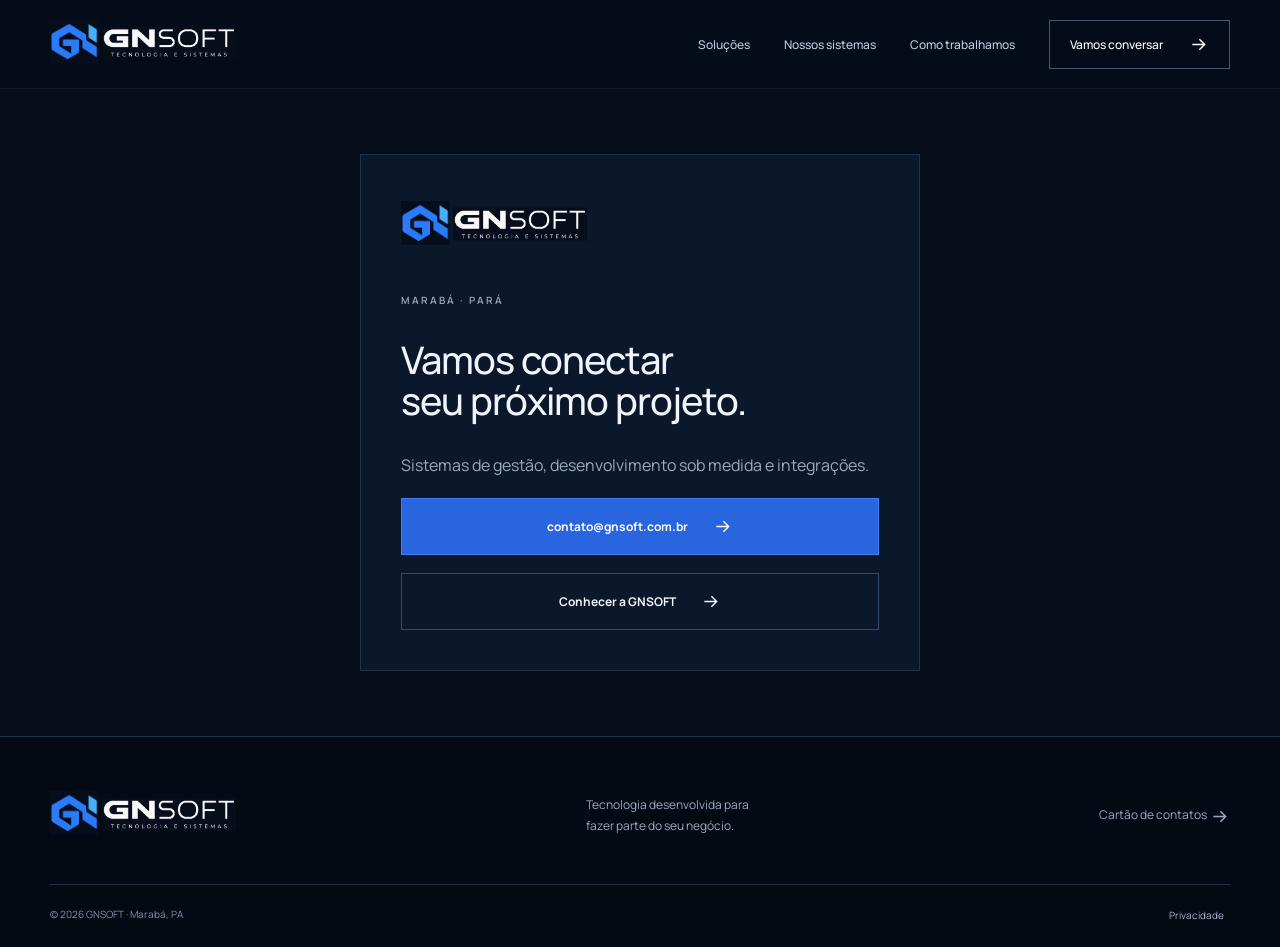
==== commit dee20e85: "Aplica a logo GNSOFT aprovada no site e favicon" ====
--- a/contatos/index.html
+++ b/contatos/index.html
@@ -1 +1 @@
-<!doctype html><html lang="pt-BR"><head><meta charset="utf-8"><meta name="viewport" content="width=device-width, initial-scale=1"><meta name="theme-color" content="#0b1930"><title>GNSOFT | Sistemas para conectar sua operação</title><meta name="description" content="Desenvolvimento de sistemas, softwares de gestão e integrações. Conheça a GNSOFT, em Marabá, e converse sobre o seu projeto."><link rel="canonical" href="https://bradocarnes.com.br/contatos/"><meta property="og:title" content="GNSOFT — Sistemas para conectar sua operação"><meta property="og:description" content="Software de gestão, desenvolvimento sob medida e integrações. Da necessidade ao sistema."><meta property="og:type" content="website"><meta property="og:locale" content="pt_BR"><meta property="og:url" content="https://bradocarnes.com.br/"><link rel="icon" href="/favicon.svg?v=gnsoft-premium3" type="image/svg+xml"><link rel="stylesheet" href="/styles.css?v=gnsoft-premium3"><script defer src="/app.js?v=gnsoft-email1"></script></head><body><a class="skip" href="#conteudo">Pular para conteúdo</a><header><div class="wrap nav"><a class="brand" href="/" aria-label="GNSOFT, início"><img src="/gnsoft-logo.svg?v=gnsoft-premium3" alt="GNSOFT" width="195" height="66"></a><button class="menu" aria-label="Abrir menu" aria-controls="navigation" aria-expanded="false">Menu <span>☰</span></button><nav id="navigation" aria-label="Menu principal"><a href="/#solucoes">Soluções</a><a href="/#sistemas">Nossos sistemas</a><a href="/#metodo">Como trabalhamos</a><a class="nav-cta" href="/#contato">Vamos conversar <svg viewBox="0 0 24 24" fill="none" stroke="currentColor" stroke-width="1.7" aria-hidden="true"><path d="M5 12h14m-6-6 6 6-6 6"/></svg></a></nav></div></header><main id="conteudo" class="contact-card"><a class="brand" href="/" aria-label="GNSOFT, início"><img src="/gnsoft-logo.svg?v=gnsoft-premium3" alt="GNSOFT" width="195" height="66"></a><p class="eyebrow">MARABÁ · PARÁ</p><h1>Vamos conectar<br>seu próximo projeto.</h1><p>Sistemas de gestão, desenvolvimento sob medida e integrações.</p><a class="button primary" href="mailto:contato@gnsoft.com.br">contato@gnsoft.com.br <svg viewBox="0 0 24 24" fill="none" stroke="currentColor" stroke-width="1.7" aria-hidden="true"><path d="M5 12h14m-6-6 6 6-6 6"/></svg></a><a class="button" href="/">Conhecer a GNSOFT <svg viewBox="0 0 24 24" fill="none" stroke="currentColor" stroke-width="1.7" aria-hidden="true"><path d="M5 12h14m-6-6 6 6-6 6"/></svg></a></main><footer><div class="wrap footer-top"><a class="brand" href="/" aria-label="GNSOFT, início"><img src="/gnsoft-logo.svg?v=gnsoft-premium3" alt="GNSOFT" width="195" height="66"></a><p>Tecnologia desenvolvida para<br>fazer parte do seu negócio.</p><a href="/contatos/">Cartão de contatos <svg viewBox="0 0 24 24" fill="none" stroke="currentColor" stroke-width="1.7" aria-hidden="true"><path d="M5 12h14m-6-6 6 6-6 6"/></svg></a></div><div class="wrap footer-base"><span>© 2026 GNSOFT · Marabá, PA</span><button data-privacy>Privacidade</button></div></footer><dialog id="privacy"><button class="close" aria-label="Fechar">×</button><p class="eyebrow">TRANSPARÊNCIA</p><h2>Privacidade</h2><p>Este site não utiliza ferramentas de publicidade ou análise de visitantes. As informações digitadas no formulário permanecem no navegador até você optar por abrir seu aplicativo de e-mail; não há envio para um banco de dados deste site.</p><p>Ao utilizar seu serviço de e-mail ou acessar sites externos, aplicam-se as políticas desses serviços. O GitHub Pages, responsável pela hospedagem, pode registrar informações técnicas de acesso. Evite enviar senhas ou dados sensíveis no primeiro contato.</p><a href="https://docs.github.com/pt/site-policy/privacy-policies/github-general-privacy-statement" target="_blank" rel="noopener noreferrer">Política de privacidade do GitHub</a></dialog></body></html>+<!doctype html><html lang="pt-BR"><head><meta charset="utf-8"><meta name="viewport" content="width=device-width, initial-scale=1"><meta name="theme-color" content="#0b1930"><title>GNSOFT | Sistemas para conectar sua operação</title><meta name="description" content="Desenvolvimento de sistemas, softwares de gestão e integrações. Conheça a GNSOFT, em Marabá, e converse sobre o seu projeto."><link rel="canonical" href="https://gnsoft.com.br/contatos/"><meta property="og:title" content="GNSOFT — Sistemas para conectar sua operação"><meta property="og:description" content="Software de gestão, desenvolvimento sob medida e integrações. Da necessidade ao sistema."><meta property="og:type" content="website"><meta property="og:locale" content="pt_BR"><meta property="og:url" content="https://gnsoft.com.br/"><link rel="icon" href="/gnsoft-icon-approved.svg?v=1" type="image/svg+xml"><link rel="stylesheet" href="/styles.css?v=gnsoft-premium3"><script defer src="/app.js?v=gnsoft-email1"></script></head><body><a class="skip" href="#conteudo">Pular para conteúdo</a><header><div class="wrap nav"><a class="brand" href="/" aria-label="GNSOFT, início"><img src="/gnsoft-logo-approved.svg?v=1" alt="GNSOFT" width="195" height="66"></a><button class="menu" aria-label="Abrir menu" aria-controls="navigation" aria-expanded="false">Menu <span>☰</span></button><nav id="navigation" aria-label="Menu principal"><a href="/#solucoes">Soluções</a><a href="/#sistemas">Nossos sistemas</a><a href="/#metodo">Como trabalhamos</a><a class="nav-cta" href="/#contato">Vamos conversar <svg viewBox="0 0 24 24" fill="none" stroke="currentColor" stroke-width="1.7" aria-hidden="true"><path d="M5 12h14m-6-6 6 6-6 6"/></svg></a></nav></div></header><main id="conteudo" class="contact-card"><a class="brand" href="/" aria-label="GNSOFT, início"><img src="/gnsoft-logo-approved.svg?v=1" alt="GNSOFT" width="195" height="66"></a><p class="eyebrow">MARABÁ · PARÁ</p><h1>Vamos conectar<br>seu próximo projeto.</h1><p>Sistemas de gestão, desenvolvimento sob medida e integrações.</p><a class="button primary" href="mailto:contato@gnsoft.com.br">contato@gnsoft.com.br <svg viewBox="0 0 24 24" fill="none" stroke="currentColor" stroke-width="1.7" aria-hidden="true"><path d="M5 12h14m-6-6 6 6-6 6"/></svg></a><a class="button" href="/">Conhecer a GNSOFT <svg viewBox="0 0 24 24" fill="none" stroke="currentColor" stroke-width="1.7" aria-hidden="true"><path d="M5 12h14m-6-6 6 6-6 6"/></svg></a></main><footer><div class="wrap footer-top"><a class="brand" href="/" aria-label="GNSOFT, início"><img src="/gnsoft-logo-approved.svg?v=1" alt="GNSOFT" width="195" height="66"></a><p>Tecnologia desenvolvida para<br>fazer parte do seu negócio.</p><a href="/contatos/">Cartão de contatos <svg viewBox="0 0 24 24" fill="none" stroke="currentColor" stroke-width="1.7" aria-hidden="true"><path d="M5 12h14m-6-6 6 6-6 6"/></svg></a></div><div class="wrap footer-base"><span>© 2026 GNSOFT · Marabá, PA</span><button data-privacy>Privacidade</button></div></footer><dialog id="privacy"><button class="close" aria-label="Fechar">×</button><p class="eyebrow">TRANSPARÊNCIA</p><h2>Privacidade</h2><p>Este site não utiliza ferramentas de publicidade ou análise de visitantes. As informações digitadas no formulário permanecem no navegador até você optar por abrir seu aplicativo de e-mail; não há envio para um banco de dados deste site.</p><p>Ao utilizar seu serviço de e-mail ou acessar sites externos, aplicam-se as políticas desses serviços. O GitHub Pages, responsável pela hospedagem, pode registrar informações técnicas de acesso. Evite enviar senhas ou dados sensíveis no primeiro contato.</p><a href="https://docs.github.com/pt/site-policy/privacy-policies/github-general-privacy-statement" target="_blank" rel="noopener noreferrer">Política de privacidade do GitHub</a></dialog></body></html>
